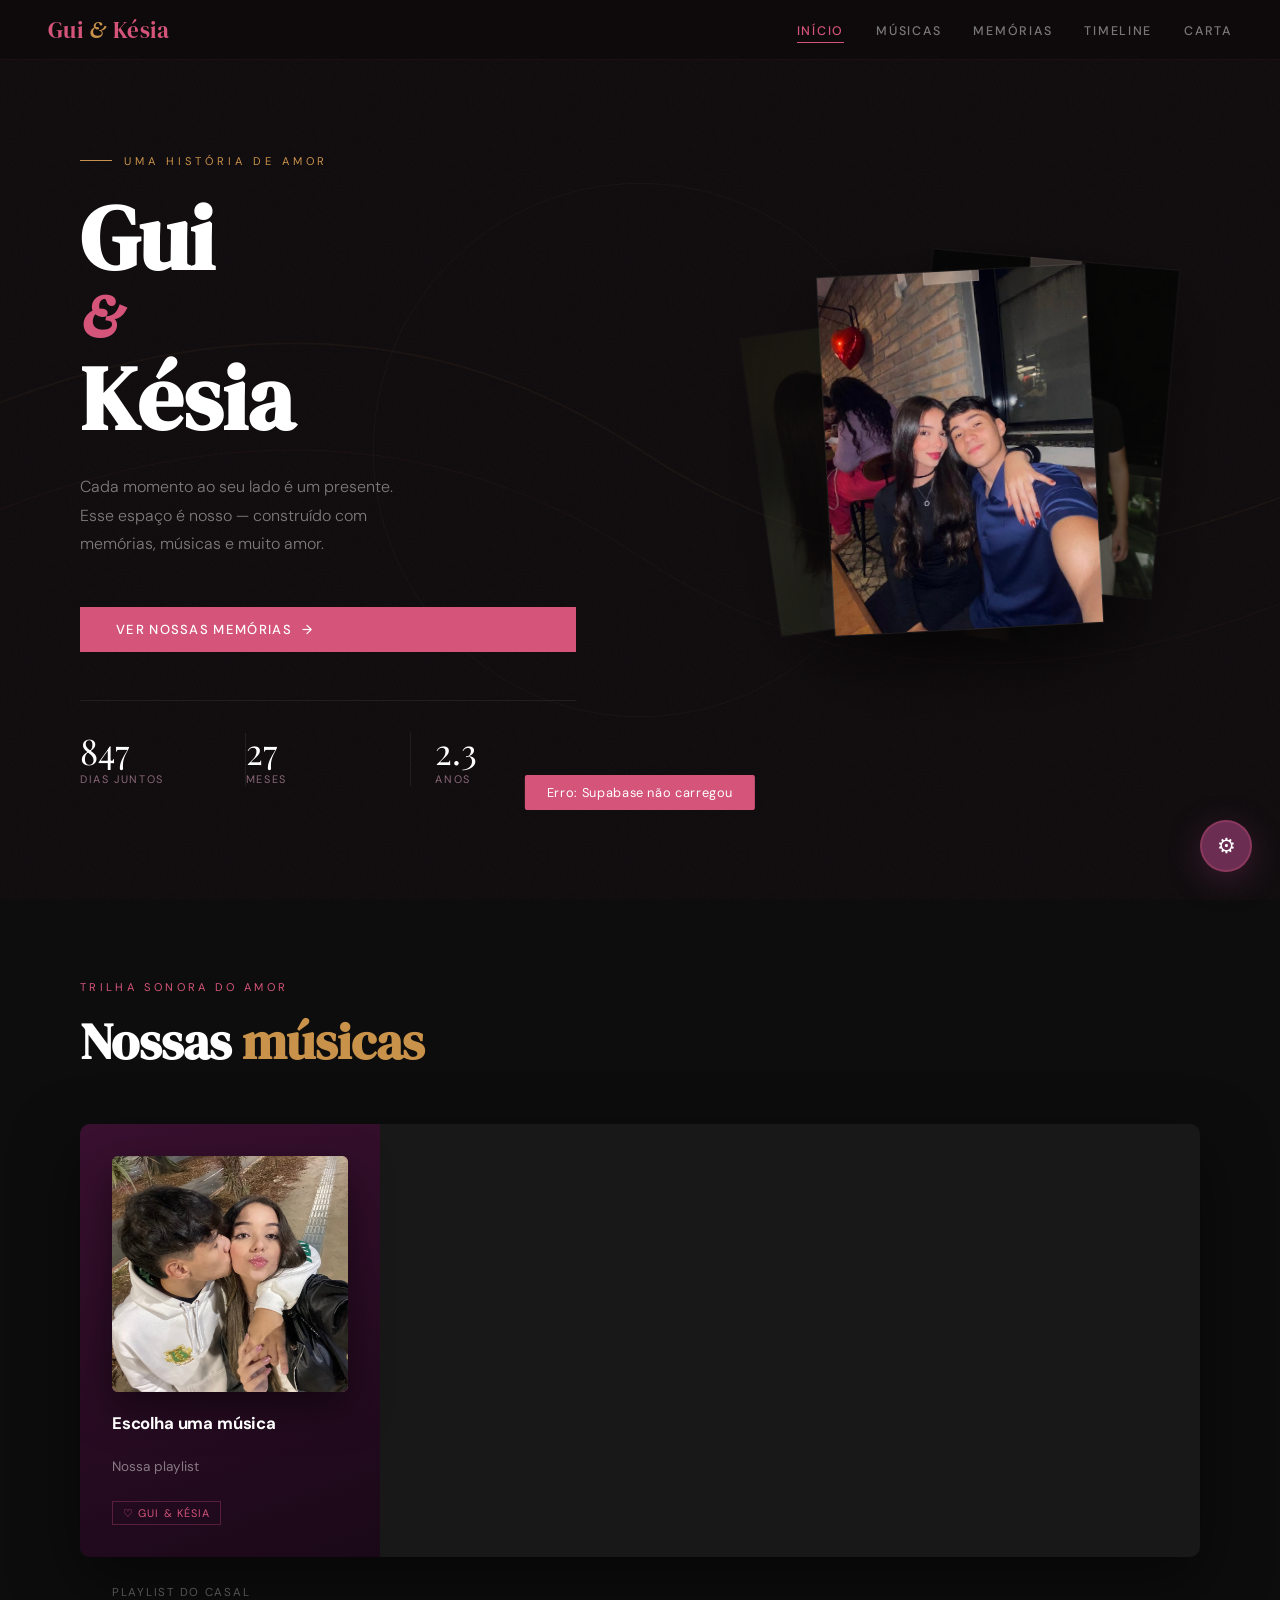
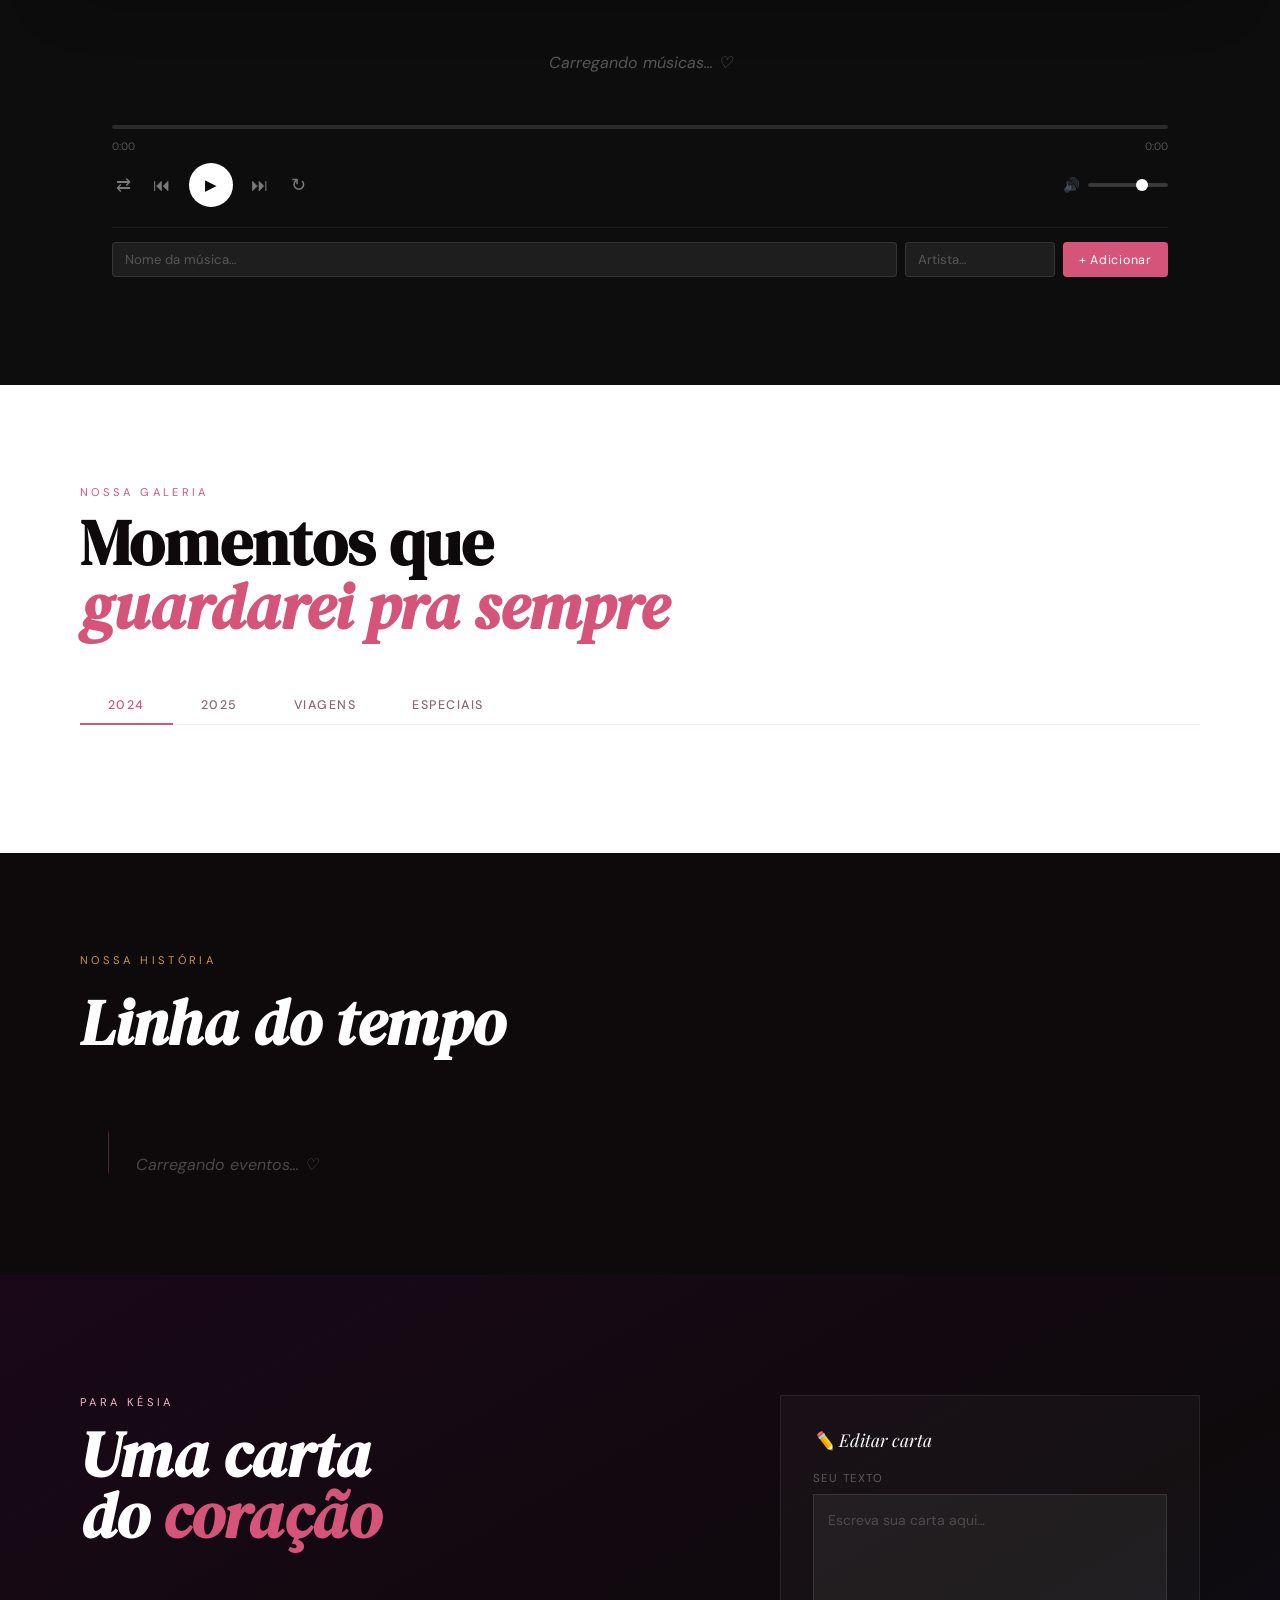
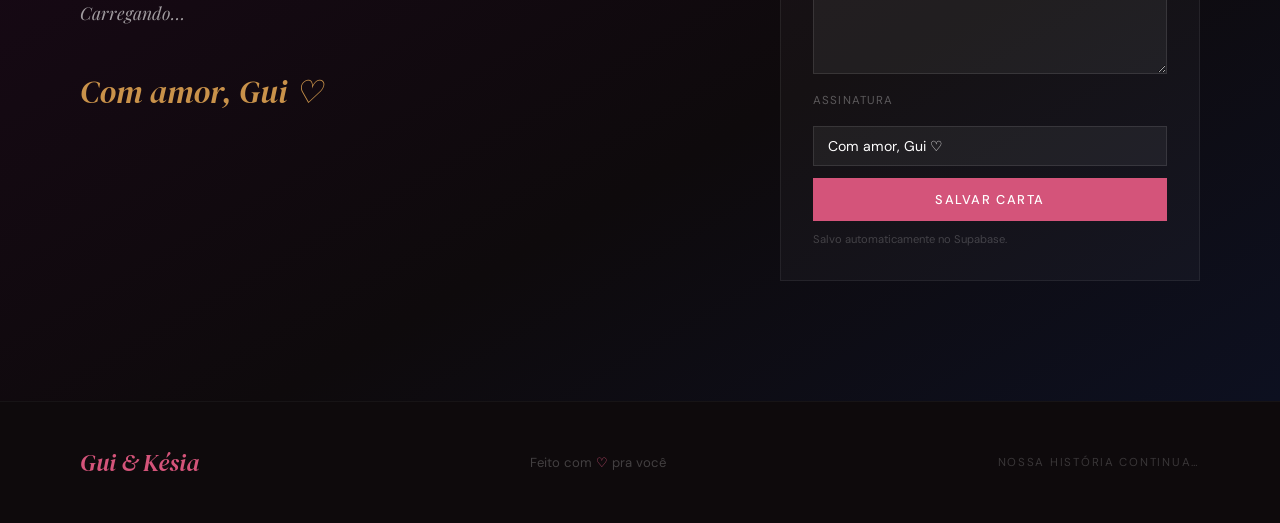
==== index.html @ 5201c956 "Movi os codigos" ====
<!DOCTYPE html>
<html lang="pt-BR">
<head>
<meta charset="UTF-8">
<meta name="viewport" content="width=device-width, initial-scale=1.0">
<title>Gui & Késia 💕</title>
<link rel="preconnect" href="https://fonts.googleapis.com">
<link href="https://fonts.googleapis.com/css2?family=Playfair+Display:ital,wght@0,400;0,700;1,400;1,700&family=DM+Sans:ital,wght@0,300;0,400;0,500;1,300&family=DM+Serif+Display:ital@0;1&display=swap" rel="stylesheet">
<script src="https://cdn.jsdelivr.net/npm/@supabase/supabase-js@2"></script>
<link rel="stylesheet" href="style.css">
</head>
<body>

<div id="toast"></div>

<!-- NAV -->
<nav id="navbar">
  <div class="nav-logo">Gui <span class="amp">&</span> Késia</div>
  <ul class="nav-links" id="nav-links">
    <li><a href="#hero" class="active">Início</a></li>
    <li><a href="#player-section">Músicas</a></li>
    <li><a href="#memories">Memórias</a></li>
    <li><a href="#timeline">Timeline</a></li>
    <li><a href="#letter">Carta</a></li>
  </ul>
  <button class="nav-hamburger" id="hamburger" onclick="toggleMenu()">
    <span></span><span></span><span></span>
  </button>
</nav>

<!-- HERO -->
<section id="hero">
  <div class="hero-grain"></div>
  <div class="hero-line">
    <svg viewBox="0 0 1200 800" fill="none">
      <path d="M-100 400 Q300 200 600 400 Q900 600 1300 400" stroke="#c9924a" stroke-width="1.5"/>
      <path d="M-100 500 Q300 300 600 500 Q900 700 1300 500" stroke="#d4547a" stroke-width="1"/>
      <circle cx="600" cy="400" r="250" stroke="white" stroke-width=".5"/>
    </svg>
  </div>
  <div class="hero-left">
    <p class="hero-eyebrow">Uma história de amor</p>
    <h1 class="hero-names">Gui<span class="amp">&</span>Késia</h1>
    <p class="hero-tagline">Cada momento ao seu lado é um presente. Esse espaço é nosso — construído com memórias, músicas e muito amor.</p>
    <button class="hero-cta" onclick="document.querySelector('#memories').scrollIntoView({behavior:'smooth'})">
      Ver nossas memórias <span>→</span>
    </button>
    <div class="hero-counter-block">
      <div class="counter-stat">
        <span class="counter-num" id="cnt-days">847</span>
        <span class="counter-lbl">Dias juntos</span>
      </div>
      <div class="counter-stat">
        <span class="counter-num" id="cnt-months">27</span>
        <span class="counter-lbl">Meses</span>
      </div>
      <div class="counter-stat">
        <span class="counter-num" id="cnt-years">2.3</span>
        <span class="counter-lbl">Anos</span>
      </div>
    </div>
  </div>
  <div class="hero-right">
    <div class="hero-photos-stack" id="hero-photo-stack">
  <div class="photo-card hero-slide active">
    <div class="photo-tape"></div>
    <img src="imagens/morioka.jpg" alt="Gui e Késia">
  </div>

  <div class="photo-card hero-slide next">
    <div class="photo-tape"></div>
    <img src="imagens/guipraia.jpg" alt="Gui e Késia">
  </div>

  <div class="photo-card hero-slide back-1">
    <div class="photo-tape"></div>
    <img src="imagens/beijo.JPG" alt="Gui e Késia">
  </div>

  <div class="photo-card hero-slide back-2">
    <div class="photo-tape"></div>
    <img src="imagens/RUA.jpg" alt="Gui e Késia">
  </div>

  <div class="photo-card hero-slide hidden">
    <div class="photo-tape"></div>
    <img src="imagens/PIZZA.jpg" alt="Gui e Késia">
  </div>
</div>
</section>

<!-- PLAYER -->
<section id="player-section">
  <p class="section-eyebrow">Trilha sonora do amor</p>
  <h2 class="section-title">Nossas <span>músicas</span></h2>
  <div class="player-wrap">
    <div class="player-sidebar">
      <div class="album-art" id="album-art">
  <img id="album-photo" src="imagens/olivia.jpg" alt="Gui e Késia">
</div>
        <div class="now-name" id="now-name">Escolha uma música</div>
        <div class="now-artist" id="now-artist">Nossa playlist</div>
        <div class="now-tag">♡ Gui & Késia</div>
      </div>
    </div>
    <div class="player-main">
      <div class="playlist-label">Playlist do casal</div>
      <div class="tracks-list" id="tracks-list">
        <div class="player-loading">Carregando músicas… <span class="spin-inline">♡</span></div>
      </div>
      <div class="ctrl-area">
        <div class="progress-wrap" id="prog-wrap" onclick="seekTrack(event)">
          <div class="progress-fill" id="prog-fill"></div>
        </div>
        <div class="p-times"><span id="p-cur">0:00</span><span id="p-tot">0:00</span></div>
        <div class="ctrl-row">
          <div class="ctrl-btns">
            <button class="cbtn" onclick="shufflePlay()" title="Aleatório">⇄</button>
            <button class="cbtn" onclick="prevTrack()" title="Anterior">⏮</button>
            <button class="play-btn" id="play-btn" onclick="togglePlay()">▶</button>
            <button class="cbtn" onclick="nextTrack()" title="Próxima">⏭</button>
            <button class="cbtn" id="repeat-btn" onclick="toggleRepeat()" title="Repetir">↻</button>
          </div>
          <div class="vol-row">
            <span class="vol-icon">🔊</span>
            <input type="range" min="0" max="1" step=".05" value=".7" class="vol-slider" oninput="setVolume(this.value)">
          </div>
        </div>
      </div>
      <div class="add-track-row">
        <input type="text" class="ati" id="ti-name" placeholder="Nome da música…">
        <input type="text" class="ati" id="ti-artist" placeholder="Artista…" style="max-width:150px">
        <button class="add-track-btn" onclick="addTrack()">+ Adicionar</button>
      </div>
    </div>
  </div>
</section>

<!-- MEMORIES -->
<section id="memories">
  <div class="mem-top">
    <div>
      <p class="section-eyebrow">Nossa galeria</p>
      <h2 class="mem-title reveal">Momentos que<br><em>guardarei pra sempre</em></h2>
    </div>
  </div>
  <div class="mem-tabs-wrap">
    <div class="mem-tabs">
      <button class="mem-tab active" data-tab="2024">2024</button>
      <button class="mem-tab" data-tab="2025">2025</button>
      <button class="mem-tab" data-tab="viagens">Viagens</button>
      <button class="mem-tab" data-tab="especiais">Especiais</button>
    </div>
  </div>
  <div id="panel-2024" class="mem-panel active"><div class="gallery-grid" id="grid-2024"></div></div>
  <div id="panel-2025" class="mem-panel"><div class="gallery-grid" id="grid-2025"></div></div>
  <div id="panel-viagens" class="mem-panel"><div class="gallery-grid" id="grid-viagens"></div></div>
  <div id="panel-especiais" class="mem-panel"><div class="gallery-grid" id="grid-especiais"></div></div>
</section>

<!-- TIMELINE -->
<section id="timeline">
  <p class="section-eyebrow" style="color:var(--gold)">Nossa história</p>
  <h2 class="tl-title reveal">Linha do tempo</h2>
  <div class="tl-list" id="tl-list">
    <div class="tl-empty">Carregando eventos… <span class="spin-inline">♡</span></div>
  </div>
</section>

<!-- LETTER -->
<section id="letter">
  <div>
    <p class="letter-eyebrow">Para Késia</p>
    <h2 class="letter-title reveal">Uma carta<br>do <span>coração</span></h2>
    <div class="letter-body reveal" id="letter-display">
      <p>Carregando…</p>
    </div>
    <div class="letter-sig" id="letter-sig">Com amor, Gui ♡</div>
  </div>
  <div class="letter-edit-panel reveal">
    <div class="lep-title">✏️ Editar carta</div>
    <label class="lep-label">Seu texto</label>
    <textarea class="lep-textarea" id="lep-text" placeholder="Escreva sua carta aqui…"></textarea>
    <label class="lep-label" style="margin-top:14px">Assinatura</label>
    <input type="text" class="lep-input" id="lep-sig" placeholder="Com amor, Gui ♡" value="Com amor, Gui ♡">
    <button class="lep-btn" id="save-letter-btn" onclick="saveLetter()">Salvar carta</button>
    <div class="lep-hint">Salvo automaticamente no Supabase.</div>
  </div>
</section>

<!-- FOOTER -->
<footer>
  <div class="footer-brand">Gui & Késia</div>
  <div class="footer-heart">Feito com <span>♡</span> pra você</div>
  <div class="footer-since" id="footer-since">Nossa história continua…</div>
</footer>

<!-- LIGHTBOX -->
<div id="lightbox">
  <button class="lb-close" onclick="closeLb()">×</button>
  <button class="lb-nav lb-prev" onclick="lbNav(-1)">‹</button>
  <img id="lb-img" src="" alt="">
  <button class="lb-nav lb-next" onclick="lbNav(1)">›</button>
  <div class="lb-cap" id="lb-cap"></div>
</div>

<!-- FAB -->
<button id="fab" onclick="toggleDrawer()" title="Painel">⚙</button>

<!-- DRAWER -->
<div id="drawer">
  <div class="drawer-head">
    <span class="drawer-title">Painel de edição</span>
    <button class="drawer-x" onclick="toggleDrawer()">×</button>
  </div>
  <div class="drawer-body">

    <!-- Data -->
    <div class="ds">
      <div class="ds-title">Data do relacionamento</div>
      <label class="dl">Quando começou tudo?</label>
      <input type="date" class="di" id="d-date" onchange="saveStartDate()">
      <div class="dhint" id="d-days-hint">Configure para ver o contador ♡</div>
    </div>

    <!-- Foto -->
    <div class="ds">
      <div class="ds-title">Adicionar foto</div>
      <label class="dl">Seção</label>
      <select class="dsel" id="d-section">
        <option value="2024">2024</option>
        <option value="2025">2025</option>
        <option value="viagens">Viagens</option>
        <option value="especiais">Especiais</option>
      </select>
      <label class="dl" style="margin-top:10px">Legenda</label>
      <input type="text" class="di" id="d-caption" placeholder="Ex: Nossa primeira viagem ♡">
      <label class="dl" style="margin-top:10px">Data (opcional)</label>
      <input type="text" class="di" id="d-photo-date" placeholder="Ex: Dezembro 2024">
      <input type="file" accept="image/*" id="d-file" style="display:none" onchange="previewFile(event)">
      <button class="dbtn dbtn-outline" style="margin-top:10px" onclick="document.getElementById('d-file').click()">📁 Escolher foto</button>
      <div class="dfile-preview" id="d-file-preview"></div>
      <button class="dbtn dbtn-primary" style="margin-top:8px" id="add-photo-btn" onclick="addGalleryPhoto()">+ Adicionar foto</button>
    </div>

    <!-- Timeline -->
    <div class="ds">
      <div class="ds-title">Adicionar evento</div>
      <label class="dl">Data</label>
      <input type="text" class="di" id="d-tl-date" placeholder="Ex: Março 2024">
      <label class="dl" style="margin-top:10px">Evento</label>
      <input type="text" class="di" id="d-tl-event" placeholder="Ex: Nosso primeiro beijo ♡">
      <label class="dl" style="margin-top:10px">Descrição</label>
      <textarea class="dta" id="d-tl-desc" placeholder="Conte como foi…"></textarea>
      <button class="dbtn dbtn-primary" style="margin-top:8px" id="add-tl-btn" onclick="addTimelineEvent()">+ Adicionar evento</button>
    </div>

    <div class="ds">
      <div class="ds-title">Informações</div>
      <div class="dhint" id="conn-status">Conectando ao Supabase…</div>
    </div>

  </div>
</div>

<audio id="audio"></audio>

<script src="https://cdn.jsdelivr.net/npm/@supabase/supabase-js@2"></script>
<script src="script.js"></script>
</body>
</html>
---- style.css ----
/* ===== TOKENS ===== */
:root {
  --ink:        #0e0a0c;
  --ink-soft:   #1e161b;
  --plum:       #6b2d52;
  --rose:       #d4547a;
  --blush:      #f2b8c8;
  --blush-pale: #fdf0f4;
  --gold:       #c9924a;
  --white:      #ffffff;
  --off:        #faf7f8;
  --muted:      #8a6876;
  --player-bg:  #0d0d0d;
  --player-s1:  #181818;
  --player-s2:  #282828;
  --f-display: 'DM Serif Display', serif;
  --f-heading: 'Playfair Display', serif;
  --f-body:    'DM Sans', sans-serif;
}
*,*::before,*::after{box-sizing:border-box;margin:0;padding:0}
html{scroll-behavior:smooth}
body{font-family:var(--f-body);background:var(--off);color:var(--ink);overflow-x:hidden}
::-webkit-scrollbar{width:5px}
::-webkit-scrollbar-track{background:var(--ink-soft)}
::-webkit-scrollbar-thumb{background:var(--rose);border-radius:3px}

/* ===== NAV ===== */
nav{
  position:fixed;top:0;left:0;width:100%;z-index:200;height:60px;
  display:flex;align-items:center;justify-content:space-between;
  padding:0 48px;
  background:rgba(250,247,248,0.9);backdrop-filter:blur(20px);
  border-bottom:1px solid rgba(212,84,122,0.1);
  transition:background .3s,border-color .3s;
}
nav.hero-nav{background:rgba(14,10,12,0.7);border-color:rgba(212,84,122,0.08);}
.nav-logo{font-family:var(--f-display);font-size:1.45rem;color:var(--rose);letter-spacing:.02em;display:flex;align-items:center;gap:6px;}
.nav-logo .amp{color:var(--gold);font-style:italic;}
.nav-links{display:flex;gap:32px;list-style:none}
.nav-links a{text-decoration:none;font-size:.78rem;letter-spacing:.14em;text-transform:uppercase;color:var(--muted);font-weight:500;transition:color .25s;position:relative;}
.nav-links a::after{content:'';position:absolute;bottom:-4px;left:0;width:0;height:1.5px;background:var(--rose);transition:width .3s;}
.nav-links a:hover,.nav-links a.active{color:var(--rose);}
.nav-links a:hover::after,.nav-links a.active::after{width:100%;}
nav.hero-nav .nav-links a{color:rgba(255,255,255,.45);}
nav.hero-nav .nav-links a:hover,nav.hero-nav .nav-links a.active{color:var(--rose);}
.nav-hamburger{display:none;flex-direction:column;gap:5px;cursor:pointer;padding:4px;background:none;border:none;}
.nav-hamburger span{width:22px;height:2px;background:var(--ink);transition:all .3s;display:block;}
nav.hero-nav .nav-hamburger span{background:var(--white);}

/* ===== HERO ===== */
#hero{
  min-height:100vh;background:var(--ink);
  display:grid;grid-template-columns:1fr 1fr;
  position:relative;overflow:hidden;
}
.hero-grain{position:absolute;inset:0;opacity:.04;background-image:url("data:image/svg+xml,%3Csvg viewBox='0 0 256 256' xmlns='http://www.w3.org/2000/svg'%3E%3Cfilter id='noise'%3E%3CfeTurbulence type='fractalNoise' baseFrequency='.9' numOctaves='4' stitchTiles='stitch'/%3E%3C/filter%3E%3Crect width='100%25' height='100%25' filter='url(%23noise)'/%3E%3C/svg%3E");background-size:200px;}
.hero-line{position:absolute;inset:0;pointer-events:none}
.hero-line svg{position:absolute;inset:0;width:100%;height:100%;opacity:.05}

.hero-left{display:flex;flex-direction:column;justify-content:center;padding:120px 64px 80px 80px;position:relative;z-index:2;}
.hero-eyebrow{font-size:.7rem;letter-spacing:.35em;text-transform:uppercase;color:var(--gold);margin-bottom:28px;display:flex;align-items:center;gap:12px;}
.hero-eyebrow::before{content:'';width:32px;height:1px;background:var(--gold);}
.hero-names{font-family:var(--f-display);font-size:clamp(4rem,7vw,7.5rem);line-height:.95;color:var(--white);margin-bottom:32px;}
.hero-names .amp{display:block;font-style:italic;color:var(--rose);font-size:clamp(2.4rem,4.5vw,5rem);margin:.15em 0;line-height:1;}
.hero-tagline{font-size:1rem;color:rgba(255,255,255,.45);line-height:1.8;max-width:340px;margin-bottom:48px;font-weight:300;}
.hero-cta{display:inline-flex;align-items:center;gap:10px;padding:14px 36px;background:var(--rose);color:var(--white);border:none;cursor:pointer;font-family:var(--f-body);font-size:.82rem;letter-spacing:.1em;text-transform:uppercase;font-weight:500;transition:all .35s;position:relative;overflow:hidden;}
.hero-cta::after{content:'';position:absolute;inset:0;background:rgba(255,255,255,.12);transform:translateX(-110%);transition:transform .4s;}
.hero-cta:hover::after{transform:translateX(0);}
.hero-cta:hover{letter-spacing:.16em;}
.hero-counter-block{margin-top:48px;display:flex;gap:0;border-top:1px solid rgba(255,255,255,.07);padding-top:32px;}
.counter-stat{flex:1;padding-right:24px;border-right:1px solid rgba(255,255,255,.07);}
.counter-stat:last-child{padding-right:0;border-right:none;padding-left:24px;}
.counter-stat:first-child{padding-left:0;}
.counter-num{font-family:var(--f-heading);font-size:2.2rem;font-weight:400;color:var(--white);line-height:1;display:block;}
.counter-lbl{font-size:.68rem;letter-spacing:.15em;text-transform:uppercase;color:var(--muted);margin-top:4px;display:block;}

.hero-right{position:relative;overflow:hidden;}
.hero-photos-stack{position:absolute;inset:0;display:flex;align-items:center;justify-content:center;}
.photo-card{position:absolute;overflow:hidden;box-shadow:0 32px 80px rgba(0,0,0,.6);border:1px solid rgba(255,255,255,.06);transition:transform .6s cubic-bezier(.23,1,.32,1);}
.photo-card img{width:100%;height:100%;object-fit:cover;display:block;}
.hero-photos-stack {
  position: absolute;
  inset: 0;
  display: flex;
  align-items: center;
  justify-content: center;
  perspective: 1200px;
}

.photo-card {
  position: absolute;
  width: 270px;
  height: 360px;
  overflow: hidden;
  box-shadow: 0 32px 80px rgba(0,0,0,.6);
  border: 1px solid rgba(255,255,255,.06);
  transition:
    transform .8s cubic-bezier(.23,1,.32,1),
    opacity .8s cubic-bezier(.23,1,.32,1),
    filter .8s cubic-bezier(.23,1,.32,1);
}

.photo-card img {
  width: 100%;
  height: 100%;
  object-fit: cover;
  display: block;
}

/* Foto principal */
.hero-slide.active {
  z-index: 5;
  opacity: 1;
  filter: brightness(1);
  transform: translate(0, 0) rotate(-3deg) scale(1);
}

/* Próxima foto visível atrás */
.hero-slide.next {
  z-index: 4;
  opacity: .75;
  filter: brightness(.75);
  transform: translate(82px, -26px) rotate(5deg) scale(.92);
}

/* Fotos mais ao fundo */
.hero-slide.back-1 {
  z-index: 3;
  opacity: .45;
  filter: brightness(.55);
  transform: translate(-88px, 22px) rotate(-8deg) scale(.84);
}

.hero-slide.back-2 {
  z-index: 2;
  opacity: .25;
  filter: brightness(.45);
  transform: translate(32px, 48px) rotate(8deg) scale(.78);
}

.hero-slide.hidden {
  z-index: 1;
  opacity: 0;
  pointer-events: none;
  filter: brightness(.35);
  transform: translate(0, 80px) rotate(0deg) scale(.7);
}

.hero-slide.active:hover {
  transform: translate(0, -8px) rotate(-1deg) scale(1.03);
}

.photo-tape {
  position: absolute;
  top: -8px;
  left: 50%;
  transform: translateX(-50%) rotate(-2deg);
  width: 56px;
  height: 20px;
  background: rgba(249,219,200,.4);
  backdrop-filter: blur(4px);
  border: 1px solid rgba(255,255,255,.12);
  z-index: 2;
}
.photo-tape{position:absolute;top:-8px;left:50%;transform:translateX(-50%) rotate(-2deg);width:56px;height:20px;background:rgba(249,219,200,.4);backdrop-filter:blur(4px);border:1px solid rgba(255,255,255,.12);}
.hero-date-badge{position:absolute;bottom:48px;left:48px;z-index:10;background:rgba(14,10,12,.8);backdrop-filter:blur(12px);border:1px solid rgba(212,84,122,.2);padding:14px 20px;display:flex;flex-direction:column;gap:2px;}
.date-badge-label{font-size:.65rem;letter-spacing:.2em;text-transform:uppercase;color:var(--muted);}
.date-badge-value{font-family:var(--f-heading);font-size:1.1rem;color:var(--rose);font-style:italic;}

/* ===== PLAYER ===== */
#player-section{background:var(--player-bg);padding:80px;}
.section-eyebrow{font-size:.7rem;letter-spacing:.3em;text-transform:uppercase;color:var(--rose);margin-bottom:12px;}
.section-title{font-family:var(--f-display);font-size:clamp(2.4rem,4vw,3.5rem);margin-bottom:48px;}
.section-title span{color:var(--gold);}
#player-section .section-title{color:var(--white);}

.player-wrap{background:var(--player-s1);border-radius:10px;overflow:hidden;display:grid;grid-template-columns:300px 1fr;box-shadow:0 24px 64px rgba(0,0,0,.5);}

/* sidebar */
.player-sidebar{background:linear-gradient(160deg,#3a1030 0%,#1a0818 100%);padding:32px;display:flex;flex-direction:column;gap:20px;}
.album-art {
  width: 100%;
  aspect-ratio: 1;
  background: linear-gradient(135deg,var(--plum),var(--rose));
  border-radius: 6px;
  overflow: hidden;
  box-shadow: 0 16px 40px rgba(0,0,0,.5);
}
.album-art img {
  width: 100%;
  height: 100%;
  object-fit: cover;
  display: block;
}
.album-art.playing{animation:spin 10s linear infinite;border-radius:50%;}
@keyframes spin{to{transform:rotate(360deg);}}
.now-name{font-size:1.05rem;font-weight:700;color:var(--white);letter-spacing:-.01em;}
.now-artist{font-size:.85rem;color:rgba(255,255,255,.45);margin-top:4px;}
.now-tag{display:inline-flex;align-items:center;gap:6px;font-size:.68rem;letter-spacing:.1em;text-transform:uppercase;color:var(--rose);border:1px solid rgba(212,84,122,.3);padding:4px 10px;width:fit-content;margin-top:6px;}

/* main */
.player-main{padding:28px 32px;display:flex;flex-direction:column;gap:20px;}
.playlist-label{font-size:.72rem;letter-spacing:.15em;text-transform:uppercase;color:rgba(255,255,255,.3);}
.tracks-list{flex:1;display:flex;flex-direction:column;gap:2px;}
.track-row{display:grid;grid-template-columns:28px 1fr auto auto;align-items:center;gap:12px;padding:8px 10px;border-radius:6px;cursor:pointer;transition:background .2s;color:rgba(255,255,255,.55);}
.track-row:hover,.track-row.active{background:rgba(255,255,255,.07);}
.track-row.active .track-name{color:var(--rose);}
.track-row.active .t-num{display:none;}
.track-row.active .t-eq{display:flex;}
.t-num{font-size:.8rem;text-align:center;color:rgba(255,255,255,.3);}
.t-eq{display:none;align-items:flex-end;gap:2px;height:14px;justify-content:center;}
.t-eq span{width:3px;background:var(--rose);border-radius:2px;animation:eq .8s ease-in-out infinite alternate;}
.t-eq span:nth-child(1){height:8px;animation-delay:0s;}
.t-eq span:nth-child(2){height:12px;animation-delay:.2s;}
.t-eq span:nth-child(3){height:6px;animation-delay:.4s;}
@keyframes eq{from{transform:scaleY(.3);}to{transform:scaleY(1);}}
.track-info{min-width:0;}
.track-name{font-size:.88rem;color:rgba(255,255,255,.85);white-space:nowrap;overflow:hidden;text-overflow:ellipsis;font-weight:500;}
.track-artist{font-size:.75rem;color:rgba(255,255,255,.35);}
.track-dur{font-size:.75rem;color:rgba(255,255,255,.3);}
.track-del{background:none;border:none;color:rgba(255,255,255,.2);cursor:pointer;font-size:1rem;padding:4px;transition:color .2s;}
.track-del:hover{color:var(--rose);}

/* controls */
.ctrl-area{display:flex;flex-direction:column;gap:10px;}
.progress-wrap{height:4px;background:rgba(255,255,255,.12);border-radius:2px;cursor:pointer;position:relative;}
.progress-fill{height:100%;background:var(--white);border-radius:2px;width:0%;transition:width .4s linear;pointer-events:none;}
.progress-wrap:hover .progress-fill{background:var(--rose);}
.p-times{display:flex;justify-content:space-between;font-size:.67rem;color:rgba(255,255,255,.3);}
.ctrl-row{display:flex;align-items:center;justify-content:space-between;}
.ctrl-btns{display:flex;align-items:center;gap:14px;}
.cbtn{background:none;border:none;color:rgba(255,255,255,.45);cursor:pointer;font-size:1.1rem;transition:color .2s;padding:4px;display:flex;align-items:center;}
.cbtn:hover{color:var(--white);}
.cbtn.active{color:var(--rose);}
.play-btn{width:44px;height:44px;border-radius:50%;background:var(--white);color:var(--ink);font-size:.95rem;display:flex;align-items:center;justify-content:center;cursor:pointer;border:none;transition:all .2s;flex-shrink:0;}
.play-btn:hover{transform:scale(1.07);background:var(--blush);}
.vol-row{display:flex;align-items:center;gap:8px;}
.vol-icon{font-size:.85rem;color:rgba(255,255,255,.4);}
.vol-slider{width:80px;height:4px;appearance:none;background:rgba(255,255,255,.18);border-radius:2px;cursor:pointer;outline:none;}
.vol-slider::-webkit-slider-thumb{appearance:none;width:12px;height:12px;border-radius:50%;background:var(--white);cursor:pointer;}

.add-track-row{border-top:1px solid rgba(255,255,255,.06);padding-top:14px;display:flex;gap:8px;flex-wrap:wrap;}
.ati{flex:1;min-width:100px;background:rgba(255,255,255,.07);border:1px solid rgba(255,255,255,.1);color:var(--white);padding:8px 12px;font-size:.82rem;font-family:var(--f-body);outline:none;border-radius:4px;transition:border-color .2s;}
.ati:focus{border-color:var(--rose);}
.ati::placeholder{color:rgba(255,255,255,.25);}
.add-track-btn{padding:8px 16px;background:var(--rose);color:var(--white);border:none;cursor:pointer;font-size:.78rem;border-radius:4px;font-family:var(--f-body);letter-spacing:.06em;transition:background .2s;white-space:nowrap;}
.add-track-btn:hover{background:#bc3d62;}

/* loading state */
.player-loading{text-align:center;padding:32px;color:rgba(255,255,255,.3);font-style:italic;}

/* ===== MEMORIES ===== */
#memories{background:var(--white);padding:100px 80px;}
.mem-top{display:flex;justify-content:space-between;align-items:flex-end;margin-bottom:48px;flex-wrap:wrap;gap:24px;}
.mem-title{font-family:var(--f-display);font-size:clamp(2.8rem,5vw,4.2rem);color:var(--ink);line-height:1;}
.mem-title em{font-style:italic;color:var(--rose);}
.mem-tabs-wrap{border-bottom:1px solid rgba(212,84,122,.12);}
.mem-tabs{display:flex;gap:0;margin-top:32px;}
.mem-tab{padding:10px 28px;border:none;background:transparent;font-size:.78rem;letter-spacing:.12em;text-transform:uppercase;color:var(--muted);cursor:pointer;font-family:var(--f-body);font-weight:500;border-bottom:2px solid transparent;margin-bottom:-1px;transition:all .25s;}
.mem-tab:hover{color:var(--rose);}
.mem-tab.active{color:var(--rose);border-bottom-color:var(--rose);}
.mem-panel{display:none;}
.mem-panel.active{display:block;animation:fadeIn .35s ease;}
@keyframes fadeIn{from{opacity:0;transform:translateY(10px);}to{opacity:1;transform:translateY(0);}}

.gallery-grid{columns:4;column-gap:12px;margin-top:28px;}
.gal-item{break-inside:avoid;margin-bottom:12px;position:relative;overflow:hidden;cursor:pointer;background:var(--blush-pale);}
.gal-item img{width:100%;display:block;transition:transform .5s cubic-bezier(.23,1,.32,1);}
.gal-item:hover img{transform:scale(1.07);}
.gal-overlay{position:absolute;inset:0;background:linear-gradient(transparent 40%,rgba(14,10,12,.8));opacity:0;transition:opacity .3s;display:flex;flex-direction:column;justify-content:flex-end;padding:20px 14px 14px;}
.gal-item:hover .gal-overlay{opacity:1;}
.gal-caption{color:var(--white);font-size:.82rem;font-style:italic;}
.gal-date{color:rgba(255,255,255,.45);font-size:.7rem;margin-top:2px;}
.gal-del{position:absolute;top:8px;right:8px;z-index:2;background:rgba(0,0,0,.55);border:none;color:white;width:26px;height:26px;border-radius:50%;cursor:pointer;font-size:.8rem;opacity:0;transition:opacity .25s;display:flex;align-items:center;justify-content:center;}
.gal-item:hover .gal-del{opacity:1;}

.add-photo-card{break-inside:avoid;margin-bottom:12px;aspect-ratio:3/4;border:2px dashed rgba(212,84,122,.22);background:transparent;cursor:pointer;width:100%;display:flex;flex-direction:column;align-items:center;justify-content:center;gap:10px;color:var(--rose);transition:all .3s;font-family:var(--f-body);}
.add-photo-card:hover{border-color:var(--rose);background:rgba(212,84,122,.04);}
.add-photo-card span:first-child{font-size:2rem;}
.add-photo-card span:last-child{font-size:.7rem;letter-spacing:.12em;text-transform:uppercase;}

.gal-loading{text-align:center;padding:48px;color:var(--muted);font-style:italic;}

/* ===== TIMELINE ===== */
#timeline{background:var(--ink);padding:100px 80px;}
.tl-title{font-family:var(--f-display);font-size:clamp(2.8rem,5vw,4rem);color:var(--white);font-style:italic;margin-bottom:64px;}
.tl-list{position:relative;max-width:740px;}
.tl-list::before{content:'';position:absolute;left:28px;top:0;bottom:0;width:1px;background:linear-gradient(transparent,rgba(212,84,122,.35) 8%,rgba(212,84,122,.35) 92%,transparent);}
.tl-item{display:grid;grid-template-columns:56px 1fr;gap:24px;margin-bottom:48px;opacity:0;transform:translateX(-20px);transition:opacity .7s,transform .7s;}
.tl-item.visible{opacity:1;transform:none;}
.tl-dot{display:flex;justify-content:center;padding-top:4px;}
.tl-dot-inner{width:14px;height:14px;border-radius:50%;background:var(--rose);box-shadow:0 0 0 4px rgba(212,84,122,.2);flex-shrink:0;margin-top:2px;}
.tl-content{}
.tl-date-txt{font-size:.7rem;letter-spacing:.2em;text-transform:uppercase;color:var(--gold);margin-bottom:8px;}
.tl-event-txt{font-family:var(--f-heading);font-size:1.2rem;color:var(--white);margin-bottom:8px;font-style:italic;}
.tl-desc-txt{font-size:.88rem;color:rgba(255,255,255,.4);line-height:1.7;}
.tl-del-btn{background:none;border:none;color:rgba(255,255,255,.18);cursor:pointer;font-size:.72rem;margin-top:8px;transition:color .2s;font-family:var(--f-body);}
.tl-del-btn:hover{color:var(--rose);}
.tl-empty{color:rgba(255,255,255,.25);font-style:italic;padding:24px 0 0 56px;}

/* ===== LETTER ===== */
#letter{background:linear-gradient(150deg,#1a0818 0%,var(--ink) 60%,#0d1020 100%);padding:120px 80px;display:grid;grid-template-columns:1fr 420px;gap:80px;align-items:start;}
.letter-eyebrow{font-size:.7rem;letter-spacing:.3em;text-transform:uppercase;color:var(--blush);margin-bottom:16px;}
.letter-title{font-family:var(--f-display);font-size:clamp(3rem,5vw,5rem);color:var(--white);line-height:.95;margin-bottom:48px;font-style:italic;}
.letter-title span{color:var(--rose);}
.letter-body{font-family:var(--f-heading);font-size:1.1rem;color:rgba(255,255,255,.6);line-height:2;font-style:italic;max-width:540px;}
.letter-body strong{color:var(--blush);font-style:normal;}
.letter-sig{margin-top:40px;font-family:var(--f-display);font-size:2rem;color:var(--gold);font-style:italic;}
.letter-edit-panel{background:rgba(255,255,255,.03);border:1px solid rgba(255,255,255,.07);padding:32px;position:sticky;top:80px;}
.lep-title{font-family:var(--f-heading);font-size:1.1rem;color:var(--white);margin-bottom:20px;font-style:italic;}
.lep-label{font-size:.72rem;letter-spacing:.1em;text-transform:uppercase;color:rgba(255,255,255,.3);display:block;margin-bottom:8px;}
.lep-textarea{width:100%;min-height:180px;background:rgba(255,255,255,.05);border:1px solid rgba(255,255,255,.1);color:var(--white);padding:14px;font-family:var(--f-body);font-size:.88rem;outline:none;resize:vertical;line-height:1.7;transition:border-color .25s;}
.lep-textarea:focus{border-color:var(--rose);}
.lep-textarea::placeholder{color:rgba(255,255,255,.2);}
.lep-input{width:100%;padding:10px 14px;background:rgba(255,255,255,.05);border:1px solid rgba(255,255,255,.1);color:var(--white);font-family:var(--f-body);font-size:.88rem;outline:none;transition:border-color .25s;margin-top:10px;}
.lep-input:focus{border-color:var(--rose);}
.lep-input::placeholder{color:rgba(255,255,255,.2);}
.lep-btn{width:100%;padding:13px;background:var(--rose);border:none;color:var(--white);font-family:var(--f-body);font-size:.8rem;letter-spacing:.12em;text-transform:uppercase;cursor:pointer;margin-top:12px;font-weight:500;transition:background .25s;display:flex;align-items:center;justify-content:center;gap:8px;}
.lep-btn:hover{background:#bc3d62;}
.lep-btn:disabled{opacity:.6;cursor:not-allowed;}
.lep-hint{font-size:.7rem;color:rgba(255,255,255,.2);margin-top:10px;line-height:1.5;}

/* ===== LIGHTBOX ===== */
#lightbox{display:none;position:fixed;inset:0;z-index:999;background:rgba(8,5,7,.96);backdrop-filter:blur(12px);align-items:center;justify-content:center;padding:24px;}
#lightbox.open{display:flex;}
#lb-img{max-width:min(90vw,820px);max-height:88vh;object-fit:contain;box-shadow:0 40px 100px rgba(0,0,0,.8);border:1px solid rgba(212,84,122,.12);}
.lb-close{position:absolute;top:24px;right:28px;background:none;border:none;color:rgba(255,255,255,.4);font-size:2rem;cursor:pointer;transition:color .2s;line-height:1;}
.lb-close:hover{color:var(--white);}
.lb-nav{position:absolute;top:50%;transform:translateY(-50%);background:rgba(255,255,255,.07);border:none;color:white;width:48px;height:48px;font-size:1.5rem;cursor:pointer;display:flex;align-items:center;justify-content:center;transition:background .2s;}
.lb-nav:hover{background:rgba(212,84,122,.4);}
.lb-prev{left:16px;}
.lb-next{right:16px;}
.lb-cap{position:absolute;bottom:24px;left:50%;transform:translateX(-50%);color:rgba(255,255,255,.5);font-size:.88rem;font-style:italic;background:rgba(0,0,0,.4);padding:7px 18px;border-radius:20px;white-space:nowrap;max-width:80vw;text-align:center;}

/* ===== FAB + DRAWER ===== */
#fab{position:fixed;bottom:28px;right:28px;z-index:997;width:52px;height:52px;border-radius:50%;background:var(--plum);border:2px solid rgba(212,84,122,.3);color:white;font-size:1.3rem;cursor:pointer;display:flex;align-items:center;justify-content:center;box-shadow:0 8px 32px rgba(107,45,82,.45);transition:all .3s;}
#fab:hover{background:var(--rose);transform:scale(1.08);}

#drawer{position:fixed;right:0;top:0;bottom:0;z-index:998;width:340px;background:var(--ink-soft);border-left:1px solid rgba(212,84,122,.12);transform:translateX(100%);transition:transform .4s cubic-bezier(.23,1,.32,1);overflow-y:auto;display:flex;flex-direction:column;}
#drawer.open{transform:translateX(0);}
.drawer-head{padding:22px 24px 18px;border-bottom:1px solid rgba(255,255,255,.06);display:flex;align-items:center;justify-content:space-between;position:sticky;top:0;background:var(--ink-soft);z-index:1;}
.drawer-title{font-family:var(--f-heading);font-size:1.15rem;color:var(--white);font-style:italic;}
.drawer-x{background:none;border:none;color:rgba(255,255,255,.35);font-size:1.5rem;cursor:pointer;line-height:1;transition:color .2s;}
.drawer-x:hover{color:var(--white);}
.drawer-body{padding:24px;display:flex;flex-direction:column;gap:24px;}
.ds{display:flex;flex-direction:column;gap:10px;}
.ds-title{font-size:.67rem;letter-spacing:.2em;text-transform:uppercase;color:var(--rose);padding-bottom:10px;border-bottom:1px solid rgba(212,84,122,.12);}
.dl{font-size:.72rem;color:rgba(255,255,255,.4);display:block;margin-bottom:5px;}
.di,.dsel,.dta{width:100%;padding:9px 13px;background:rgba(255,255,255,.06);border:1px solid rgba(255,255,255,.09);color:var(--white);font-family:var(--f-body);font-size:.85rem;outline:none;transition:border-color .25s;}
.dsel option{background:var(--ink-soft);}
.di:focus,.dsel:focus,.dta:focus{border-color:var(--rose);}
.di::placeholder,.dta::placeholder{color:rgba(255,255,255,.22);}
.dta{min-height:80px;resize:vertical;line-height:1.6;}
.dbtn{width:100%;padding:11px;border:none;cursor:pointer;font-family:var(--f-body);font-size:.78rem;letter-spacing:.1em;text-transform:uppercase;font-weight:500;transition:all .25s;display:flex;align-items:center;justify-content:center;gap:6px;}
.dbtn-primary{background:var(--rose);color:var(--white);}
.dbtn-primary:hover{background:#bc3d62;}
.dbtn-outline{background:transparent;color:var(--muted);border:1px solid rgba(255,255,255,.1);}
.dbtn-outline:hover{border-color:var(--rose);color:var(--rose);}
.dbtn:disabled{opacity:.55;cursor:not-allowed;}
.dhint{font-size:.7rem;color:rgba(255,255,255,.2);line-height:1.5;}
.dfile-preview{font-size:.75rem;color:var(--rose);margin-top:4px;}

/* ===== FOOTER ===== */
footer{background:var(--ink);padding:44px 80px;display:flex;align-items:center;justify-content:space-between;border-top:1px solid rgba(255,255,255,.04);}
.footer-brand{font-family:var(--f-display);font-size:1.5rem;color:var(--rose);font-style:italic;}
.footer-heart{font-size:.82rem;color:rgba(255,255,255,.22);}
.footer-heart span{color:var(--rose);}
.footer-since{font-size:.72rem;letter-spacing:.15em;text-transform:uppercase;color:rgba(255,255,255,.18);}

/* ===== UTILS ===== */
.reveal{opacity:0;transform:translateY(28px);transition:opacity .8s,transform .8s;}
.reveal.visible{opacity:1;transform:none;}
.sparkle{position:fixed;pointer-events:none;z-index:9999;animation:sp .65s ease-out forwards;font-size:1.1rem;}
@keyframes sp{0%{opacity:1;transform:translate(-50%,-50%) scale(1);}100%{opacity:0;transform:translate(-50%,-100px) scale(.1);}}
#toast{position:fixed;bottom:90px;left:50%;transform:translateX(-50%) translateY(16px);background:var(--rose);color:white;padding:9px 22px;font-size:.8rem;letter-spacing:.05em;z-index:9998;opacity:0;transition:all .3s;pointer-events:none;border-radius:2px;}
#toast.show{opacity:1;transform:translateX(-50%) translateY(0);}
.spin-inline{display:inline-block;animation:si .8s linear infinite;}
@keyframes si{to{transform:rotate(360deg);}}

/* ===== RESPONSIVE ===== */
@media(max-width:1024px){
  .gallery-grid{columns:3;}
}
@media(max-width:900px){
  nav{padding:0 20px;}
  .nav-links{display:none;position:absolute;top:60px;left:0;right:0;background:var(--off);flex-direction:column;padding:20px;gap:14px;border-bottom:1px solid rgba(212,84,122,.1);}
  nav.hero-nav .nav-links{background:var(--ink-soft);}
  .nav-links.open{display:flex;}
  .nav-hamburger{display:flex;}
  #hero{grid-template-columns:1fr;}
  .hero-right{display:none;}
  .hero-left{padding:96px 28px 60px;}
  #player-section{padding:60px 24px;}
  .player-wrap{grid-template-columns:1fr;}
  .player-sidebar{flex-direction:row;align-items:center;gap:20px;padding:20px 24px;}
  .album-art{width:72px;flex-shrink:0;aspect-ratio:1;}
  #memories{padding:80px 24px;}
  .gallery-grid{columns:2;}
  .mem-top{flex-direction:column;align-items:flex-start;}
  #timeline{padding:80px 24px;}
  #letter{grid-template-columns:1fr;padding:80px 24px;gap:48px;}
  .letter-edit-panel{position:static;}
  footer{flex-direction:column;gap:14px;text-align:center;padding:36px 24px;}
  #drawer{width:100%;}
}
@media(max-width:480px){
  .gallery-grid{columns:1;}
  .hero-counter-block{flex-direction:column;gap:0;}
  .counter-stat{border-right:none;border-bottom:1px solid rgba(255,255,255,.07);padding:14px 0 !important;}
  .counter-stat:last-child{border-bottom:none;}
}
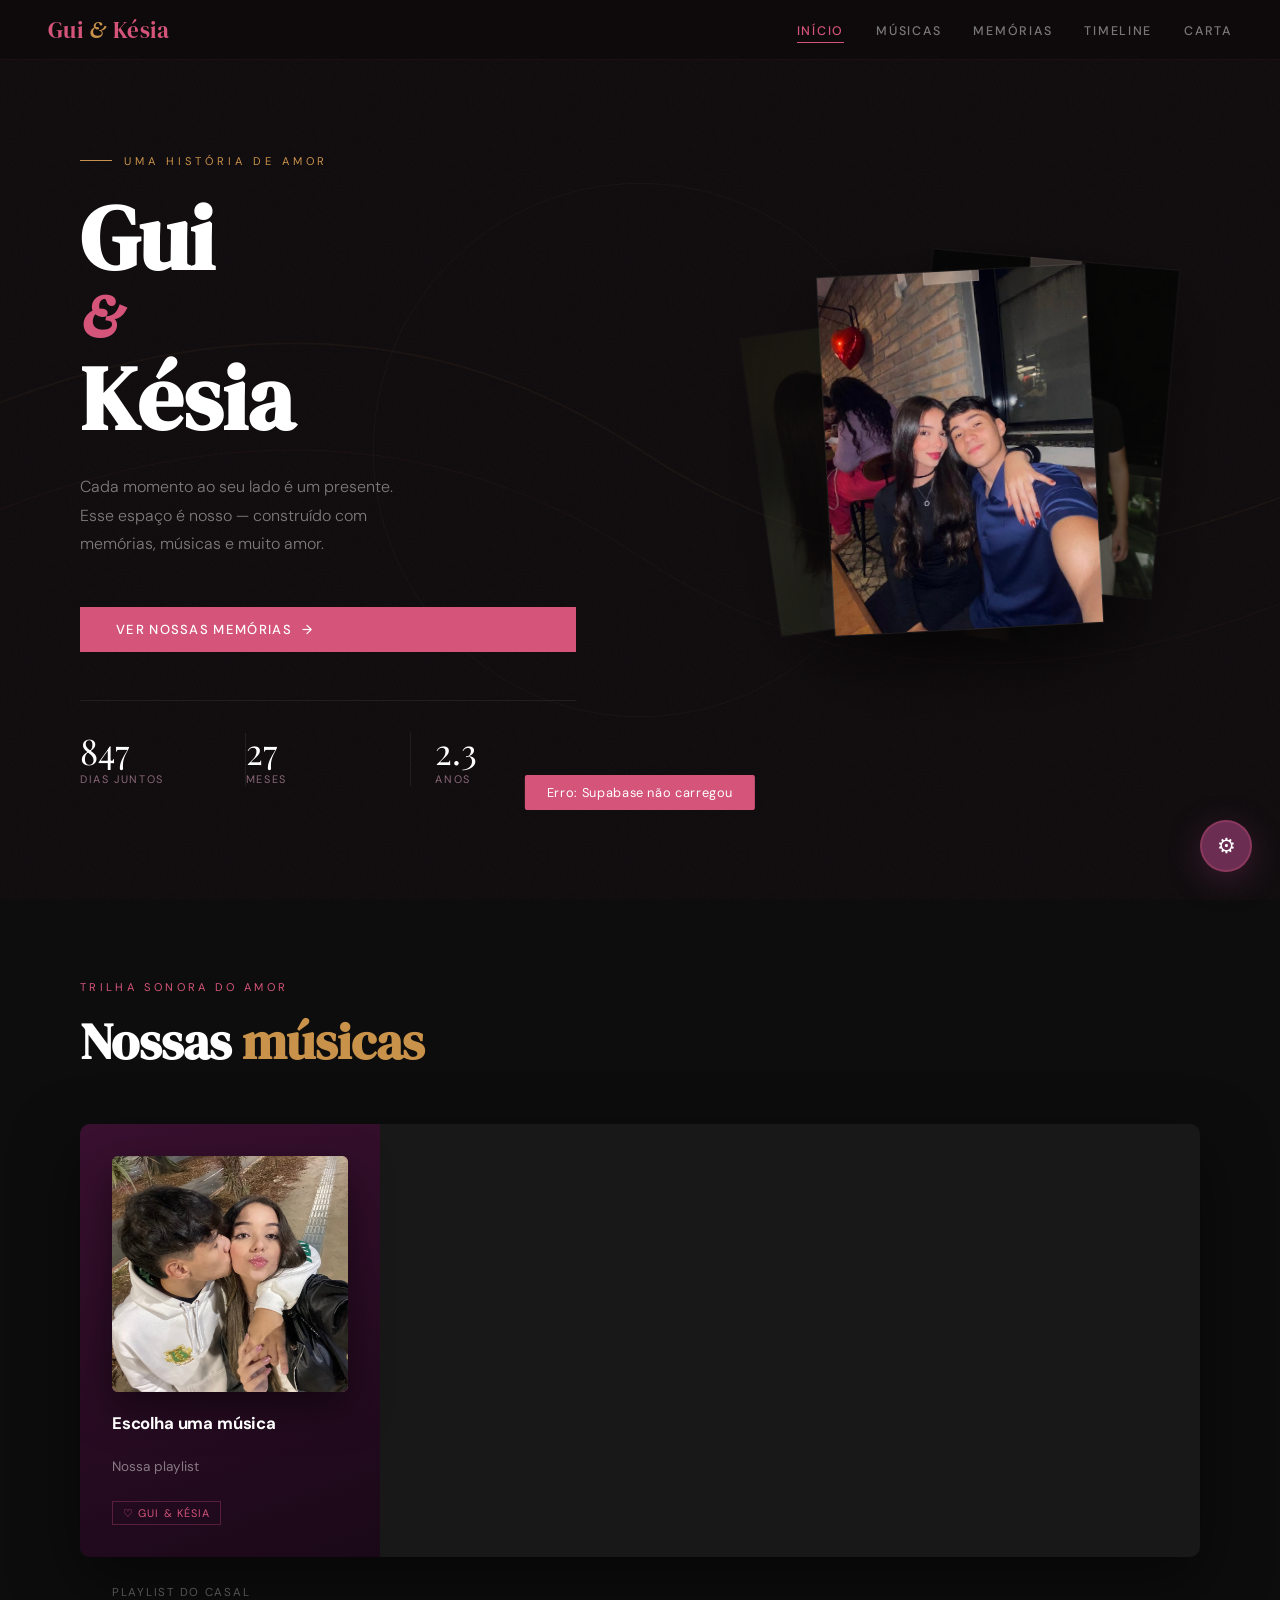
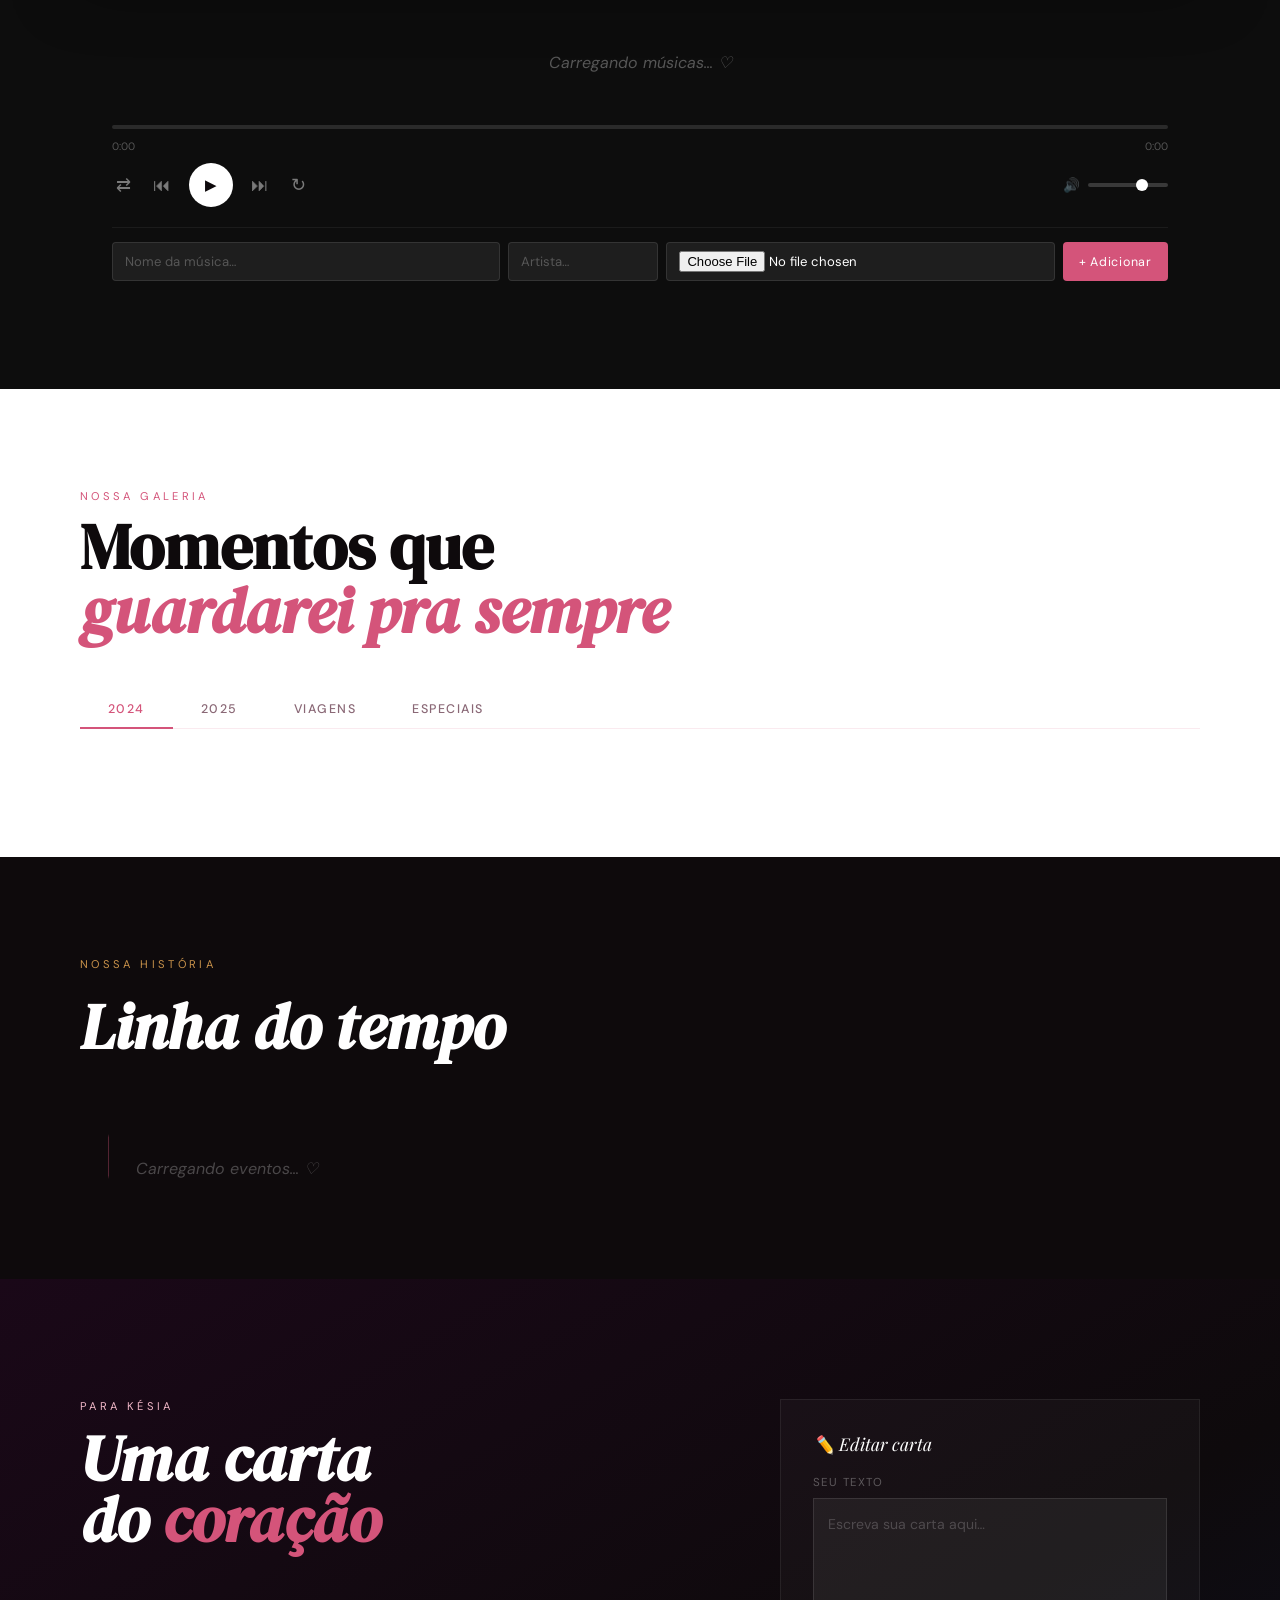
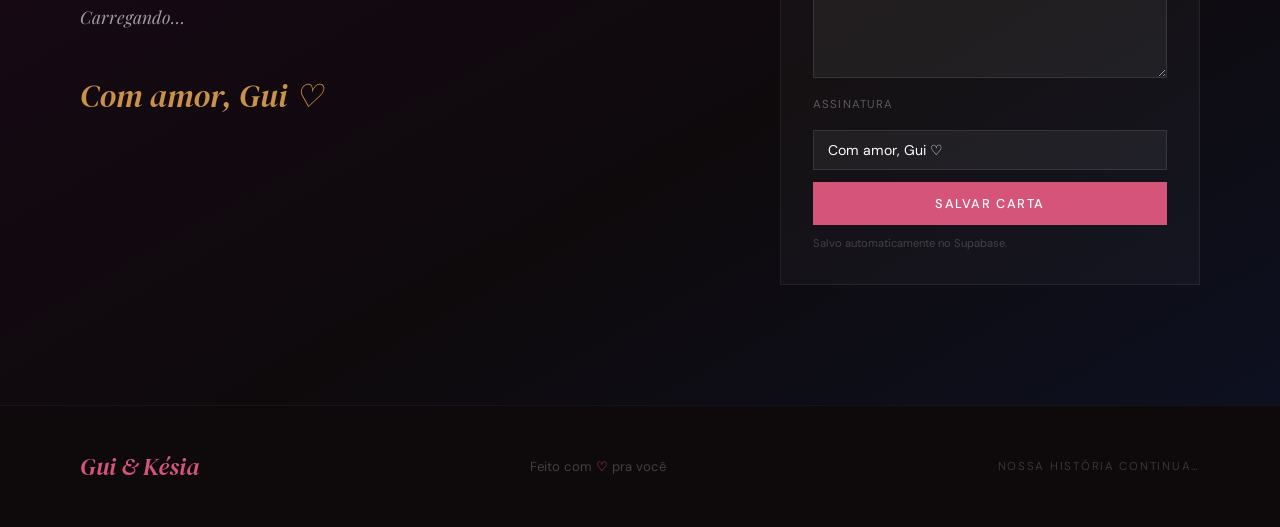
==== commit 2b1ac34e: "coloquei p ouvir musica" ====
--- a/index.html
+++ b/index.html
@@ -128,10 +128,18 @@
         </div>
       </div>
       <div class="add-track-row">
-        <input type="text" class="ati" id="ti-name" placeholder="Nome da música…">
-        <input type="text" class="ati" id="ti-artist" placeholder="Artista…" style="max-width:150px">
-        <button class="add-track-btn" onclick="addTrack()">+ Adicionar</button>
-      </div>
+  <input type="text" class="ati" id="ti-name" placeholder="Nome da música…">
+  <input type="text" class="ati" id="ti-artist" placeholder="Artista…" style="max-width:150px">
+
+  <input 
+    type="file" 
+    class="ati" 
+    id="ti-file" 
+    accept="audio/*"
+  >
+
+  <button class="add-track-btn" onclick="addTrack()">+ Adicionar</button>
+</div>
     </div>
   </div>
 </section>
@@ -264,7 +272,6 @@
 </div>
 
 <audio id="audio"></audio>
-
 <script src="https://cdn.jsdelivr.net/npm/@supabase/supabase-js@2"></script>
 <script src="script.js"></script>
 </body>
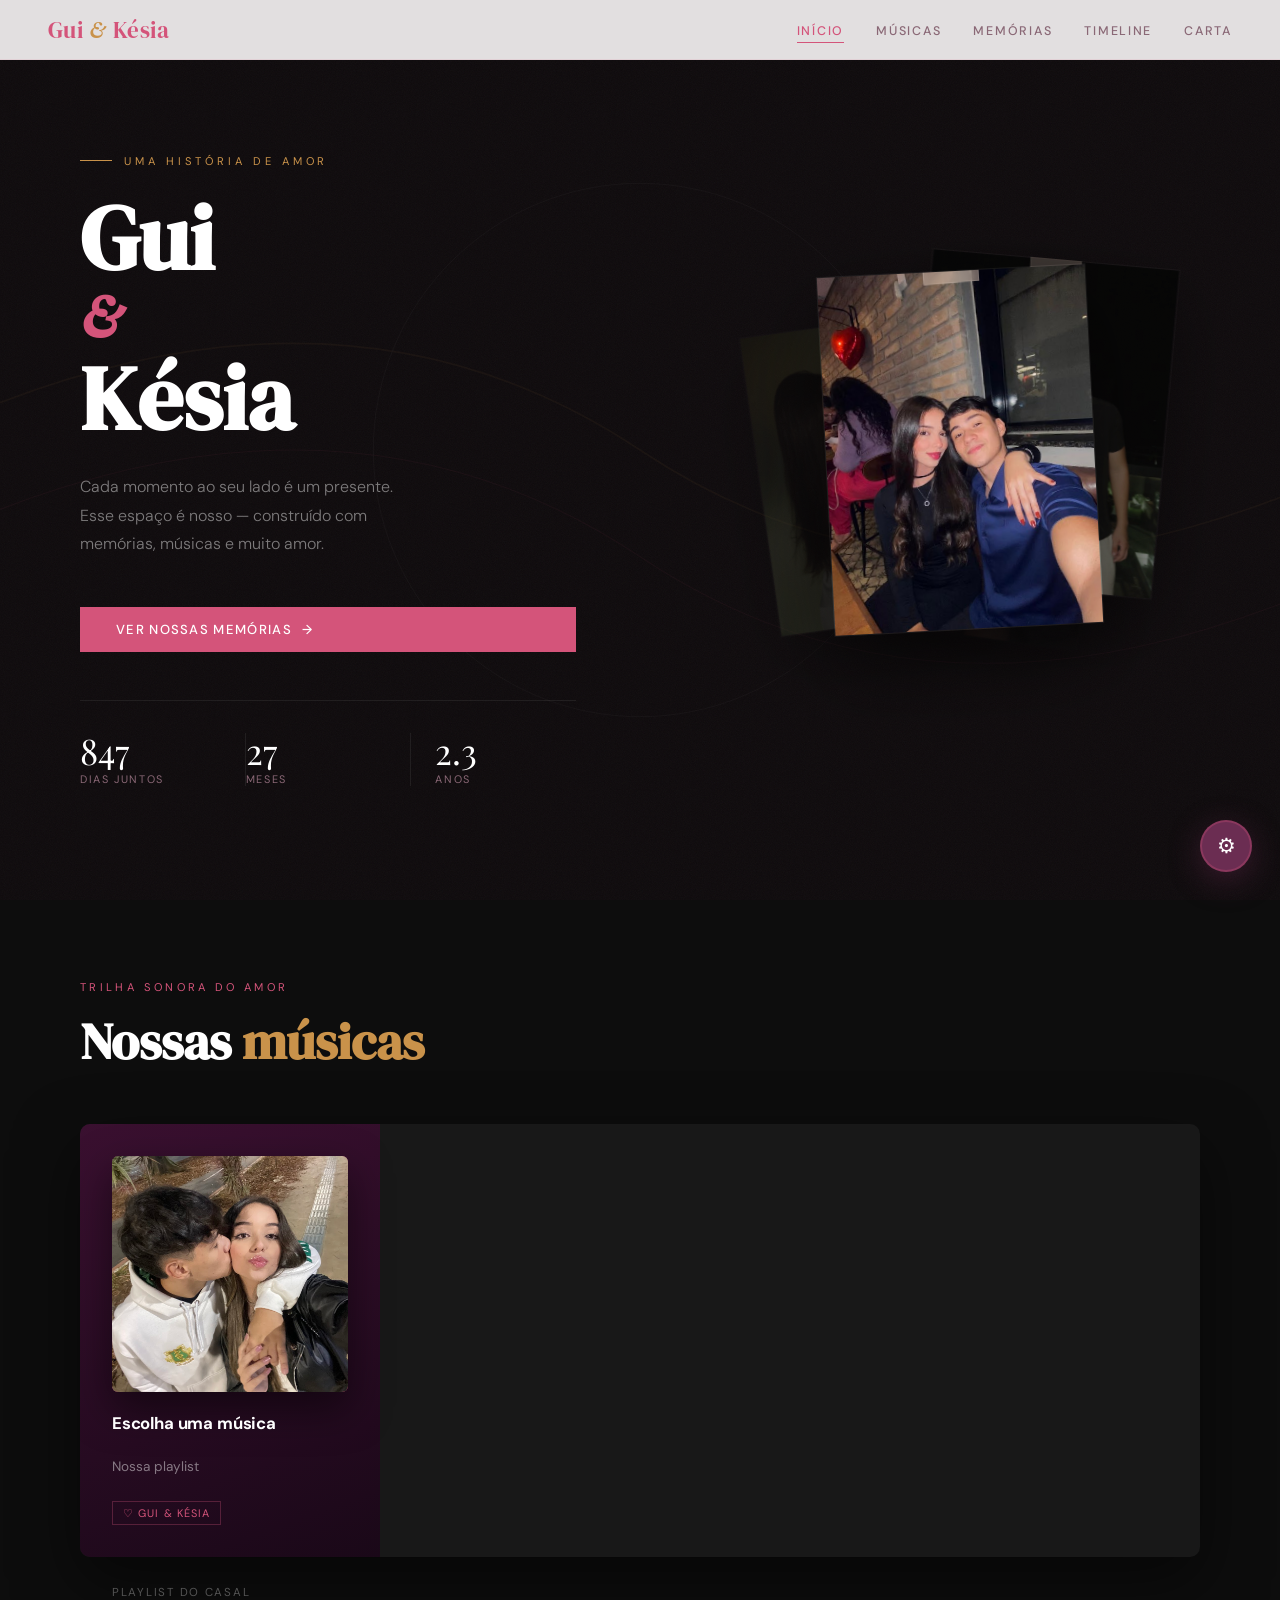
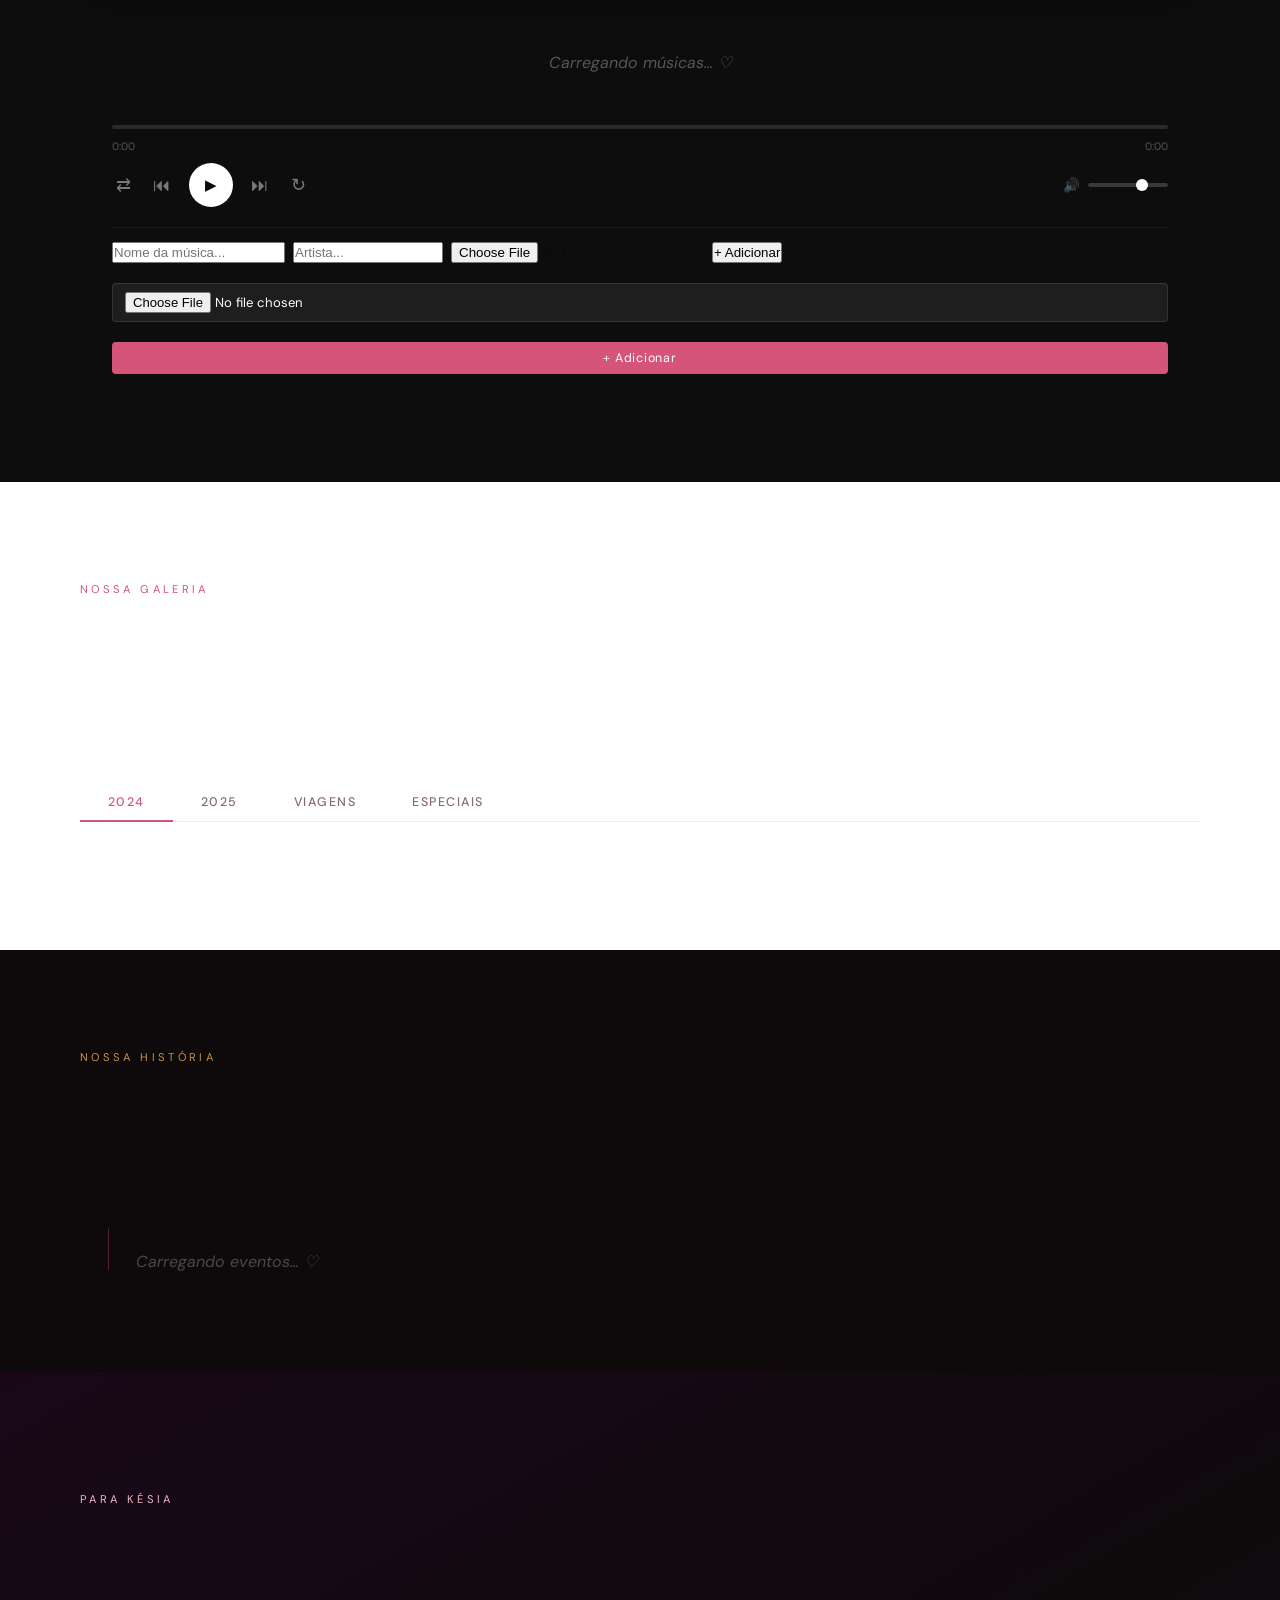
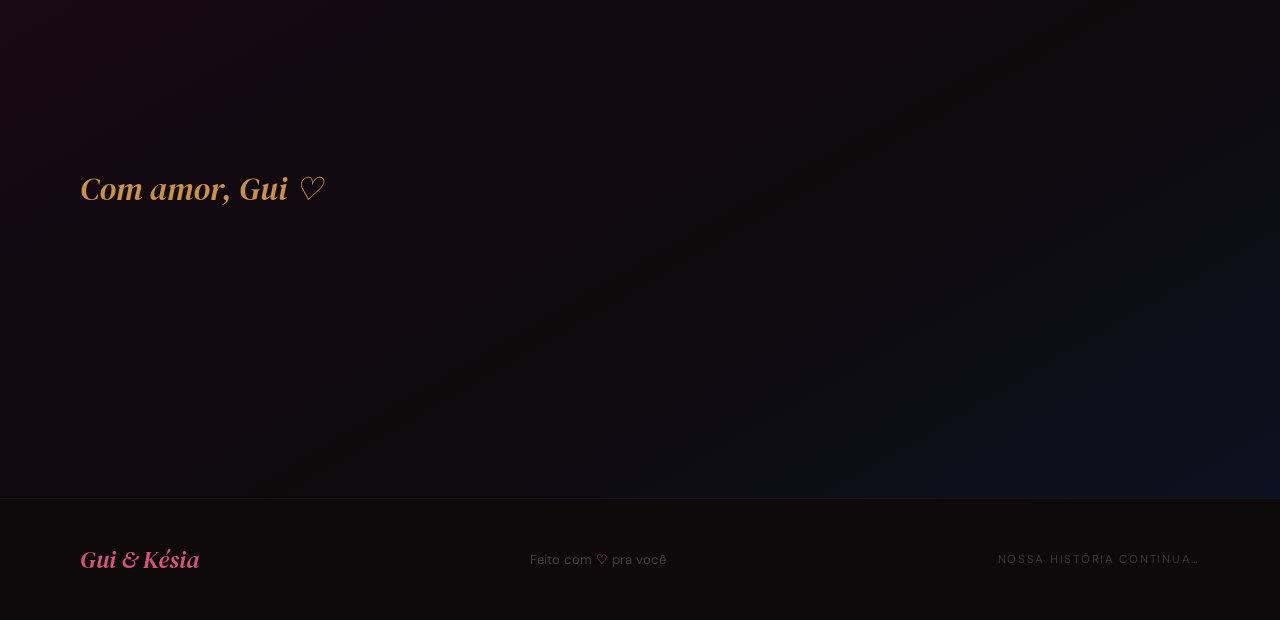
==== commit 012c631a: "Tentando rodar música" ====
--- a/index.html
+++ b/index.html
@@ -127,10 +127,12 @@
           </div>
         </div>
       </div>
-      <div class="add-track-row">
-  <input type="text" class="ati" id="ti-name" placeholder="Nome da música…">
-  <input type="text" class="ati" id="ti-artist" placeholder="Artista…" style="max-width:150px">
-
+     <div class="add-track-row">
+  <input type="text" id="ti-name" placeholder="Nome da música..." />
+  <input type="text" id="ti-artist" placeholder="Artista..." style="max-width:150px" />
+  <input type="file" id="ti-file" accept="audio/*" />
+  <button id="add-track-btn">+ Adicionar</button>
+</div>
   <input 
     type="file" 
     class="ati" 
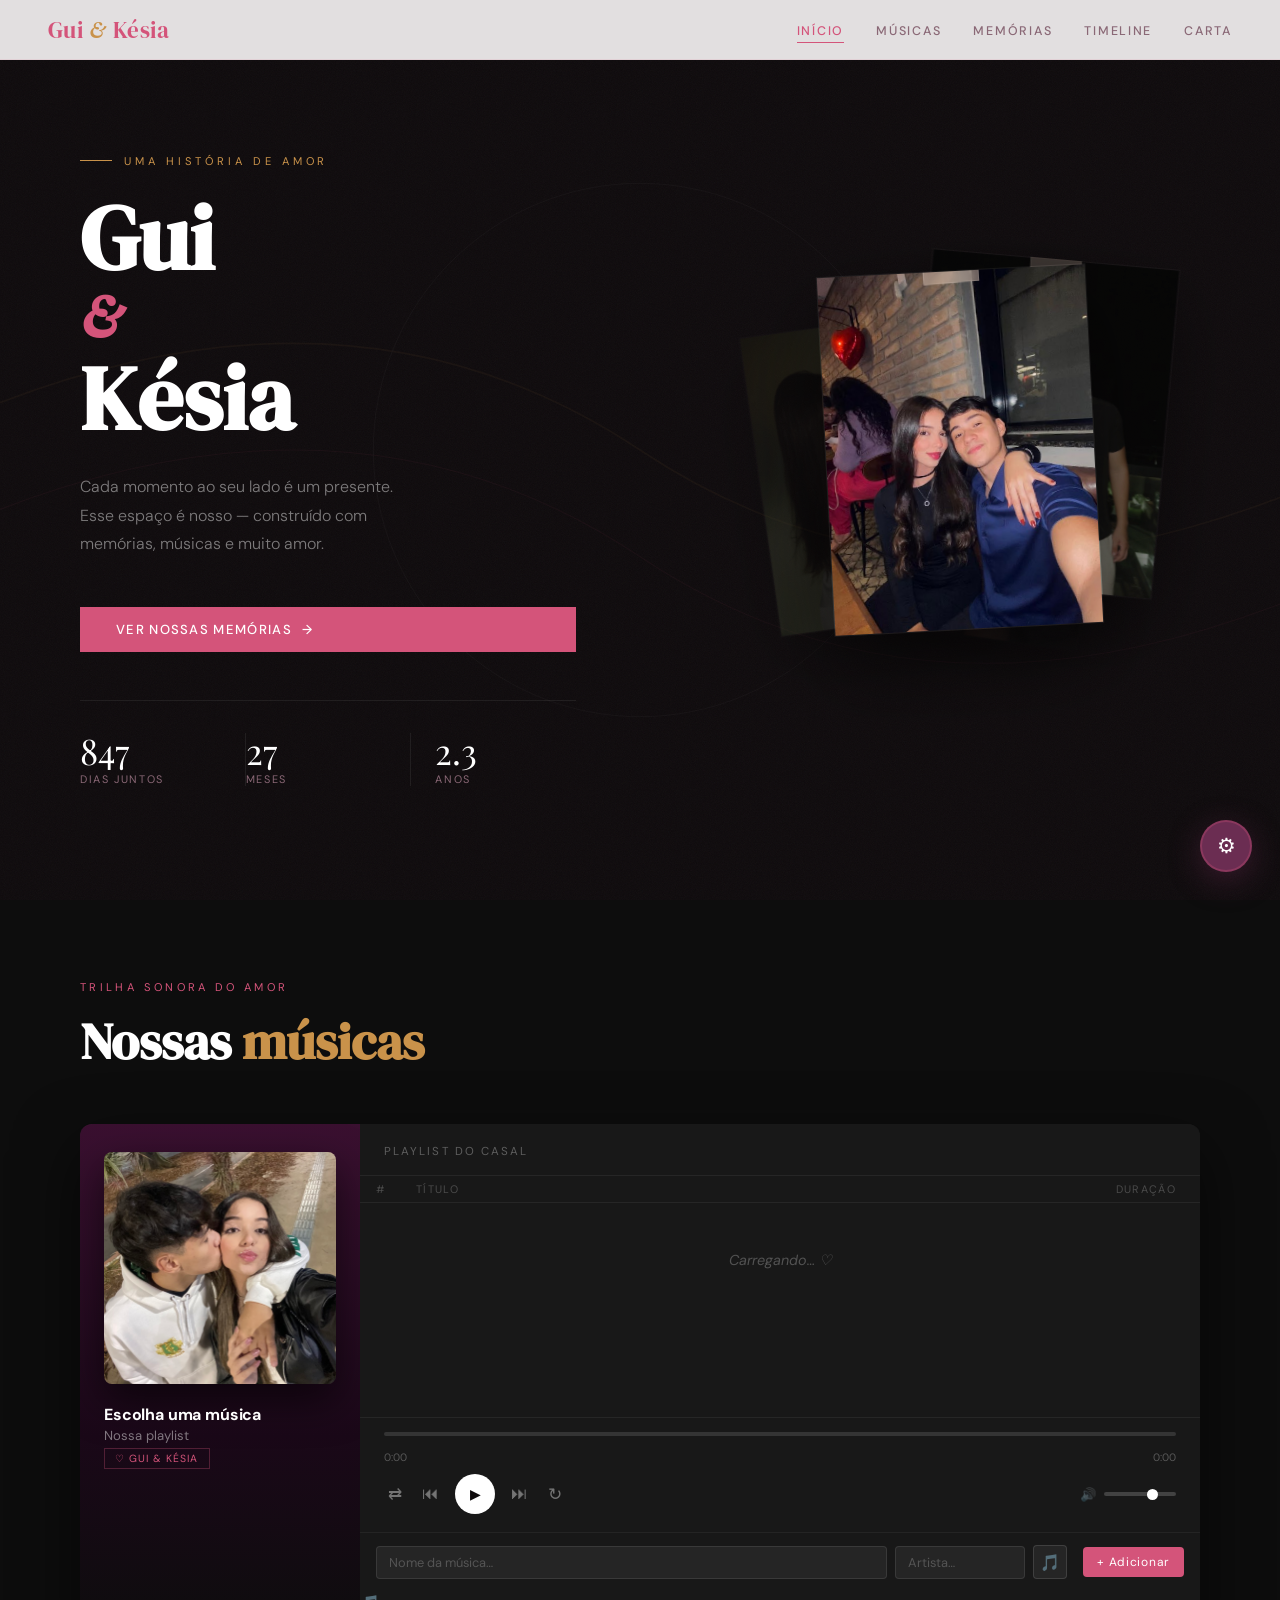
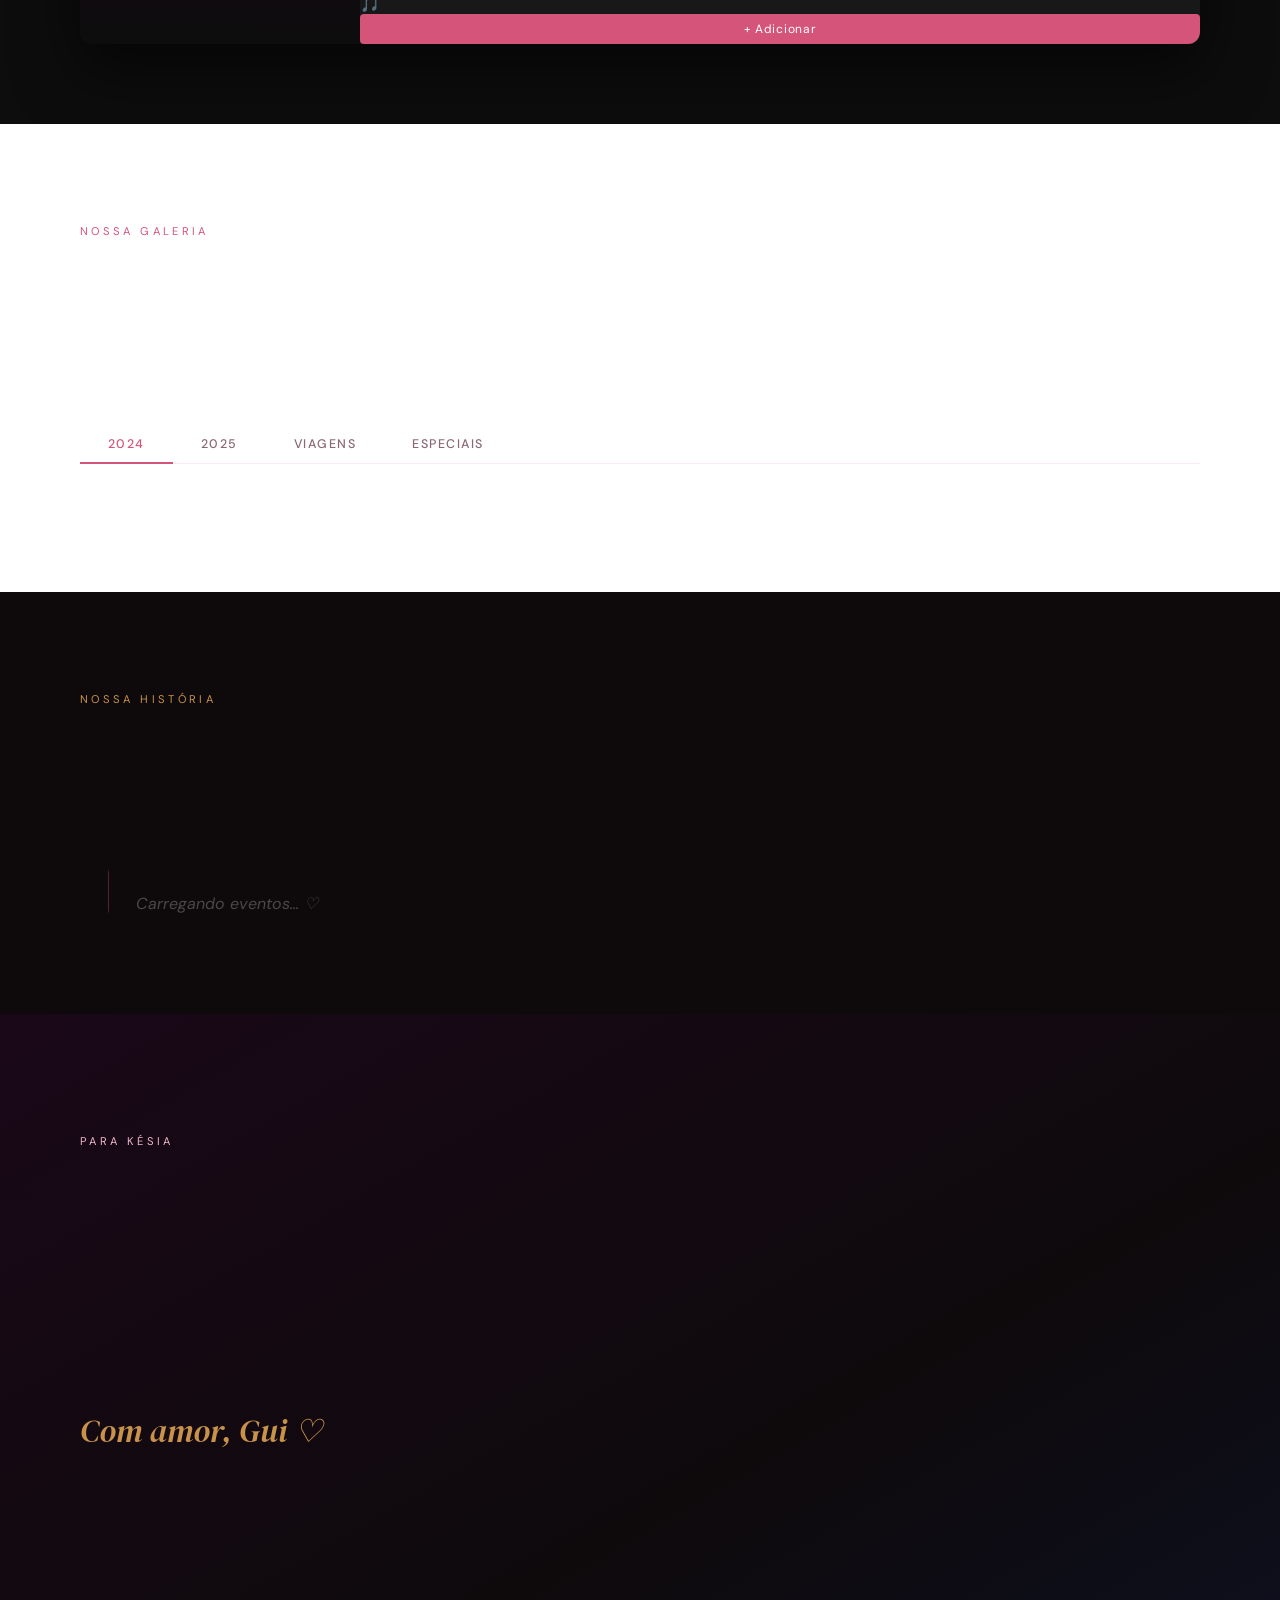
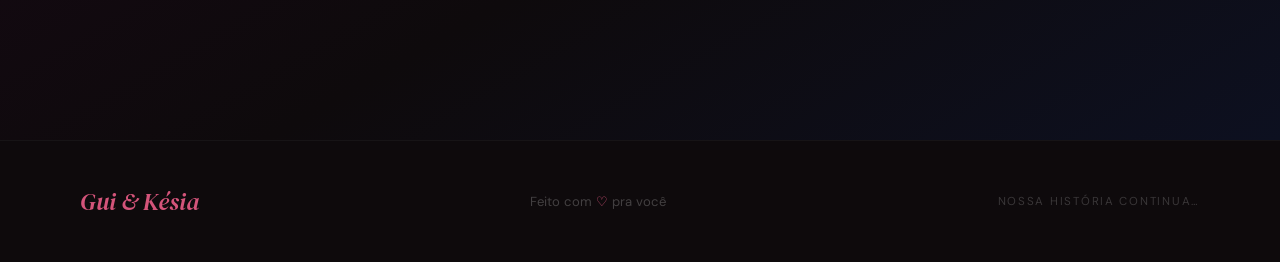
==== commit f4d143c0: "Musica funcionando" ====
--- a/index.html
+++ b/index.html
@@ -94,53 +94,61 @@
   <p class="section-eyebrow">Trilha sonora do amor</p>
   <h2 class="section-title">Nossas <span>músicas</span></h2>
   <div class="player-wrap">
-    <div class="player-sidebar">
-      <div class="album-art" id="album-art">
-  <img id="album-photo" src="imagens/olivia.jpg" alt="Gui e Késia">
-</div>
-        <div class="now-name" id="now-name">Escolha uma música</div>
-        <div class="now-artist" id="now-artist">Nossa playlist</div>
-        <div class="now-tag">♡ Gui & Késia</div>
-      </div>
-    </div>
-    <div class="player-main">
-      <div class="playlist-label">Playlist do casal</div>
-      <div class="tracks-list" id="tracks-list">
-        <div class="player-loading">Carregando músicas… <span class="spin-inline">♡</span></div>
-      </div>
-      <div class="ctrl-area">
-        <div class="progress-wrap" id="prog-wrap" onclick="seekTrack(event)">
-          <div class="progress-fill" id="prog-fill"></div>
+  <div class="player-sidebar">
+    <div class="album-art" id="album-art">
+      <img id="album-photo" src="imagens/olivia.jpg" alt="Gui e Késia">
+    </div>
+    <div>
+      <div class="now-name" id="now-name">Escolha uma música</div>
+      <div class="now-artist" id="now-artist">Nossa playlist</div>
+      <div class="now-tag">♡ Gui & Késia</div>
+    </div>
+  </div>
+  <div class="player-main">
+    <div class="player-main-header">
+      <span class="playlist-label">Playlist do casal</span>
+      <span class="playlist-count" id="playlist-count"></span>
+    </div>
+    <div class="tracks-header">
+      <span>#</span><span>Título</span><span></span><span>Duração</span>
+    </div>
+    <div class="tracks-list" id="tracks-list">
+      <div class="player-loading">Carregando… <span class="spin-inline">♡</span></div>
+    </div>
+    <div class="player-controls">
+      <div class="progress-wrap" id="prog-wrap" onclick="seekTrack(event)">
+        <div class="progress-fill" id="prog-fill"></div>
+      </div>
+      <div class="p-times"><span id="p-cur">0:00</span><span id="p-tot">0:00</span></div>
+      <div class="ctrl-row">
+        <div class="ctrl-btns">
+          <button class="cbtn" onclick="shufflePlay()">⇄</button>
+          <button class="cbtn" onclick="prevTrack()">⏮</button>
+          <button class="play-btn" id="play-btn" onclick="togglePlay()">▶</button>
+          <button class="cbtn" onclick="nextTrack()">⏭</button>
+          <button class="cbtn" id="repeat-btn" onclick="toggleRepeat()">↻</button>
         </div>
-        <div class="p-times"><span id="p-cur">0:00</span><span id="p-tot">0:00</span></div>
-        <div class="ctrl-row">
-          <div class="ctrl-btns">
-            <button class="cbtn" onclick="shufflePlay()" title="Aleatório">⇄</button>
-            <button class="cbtn" onclick="prevTrack()" title="Anterior">⏮</button>
-            <button class="play-btn" id="play-btn" onclick="togglePlay()">▶</button>
-            <button class="cbtn" onclick="nextTrack()" title="Próxima">⏭</button>
-            <button class="cbtn" id="repeat-btn" onclick="toggleRepeat()" title="Repetir">↻</button>
-          </div>
-          <div class="vol-row">
-            <span class="vol-icon">🔊</span>
-            <input type="range" min="0" max="1" step=".05" value=".7" class="vol-slider" oninput="setVolume(this.value)">
-          </div>
+        <div class="vol-row">
+          <span class="vol-icon">🔊</span>
+          <input type="range" min="0" max="1" step=".05" value=".7" class="vol-slider" oninput="setVolume(this.value)">
         </div>
       </div>
-     <div class="add-track-row">
-  <input type="text" id="ti-name" placeholder="Nome da música..." />
-  <input type="text" id="ti-artist" placeholder="Artista..." style="max-width:150px" />
-  <input type="file" id="ti-file" accept="audio/*" />
-  <button id="add-track-btn">+ Adicionar</button>
-</div>
-  <input 
-    type="file" 
-    class="ati" 
-    id="ti-file" 
-    accept="audio/*"
-  >
-
-  <button class="add-track-btn" onclick="addTrack()">+ Adicionar</button>
+    </div>
+    <div class="add-track-row">
+      <input type="text" class="ati" id="ti-name" placeholder="Nome da música…">
+      <input type="text" class="ati" id="ti-artist" placeholder="Artista…" style="max-width:130px">
+      <label class="add-mp3-label" title="Upload MP3">🎵
+        <input type="file" accept="audio/*" id="audio-file-input" style="display:none" onchange="handleAudioFile(event)">
+      </label>
+      <span class="audio-file-preview" id="audio-file-preview"></span>
+      <button class="add-track-btn" id="add-track-btn-main" onclick="addTrack()">+ Adicionar</button>
+    </div>
+     🎵
+    <input type="file" accept="audio/*,.mp3,.m4a,.ogg,.wav"
+      id="audio-file-input" style="display:none" onchange="handleAudioFile(event)">
+  </label>
+  <div id="audio-file-preview" class="audio-file-preview"></div>
+  <button class="add-track-btn" id="add-track-btn-main" onclick="addTrack()">+ Adicionar</button>
 </div>
     </div>
   </div>
@@ -274,6 +282,7 @@
 </div>
 
 <audio id="audio"></audio>
+
 <script src="https://cdn.jsdelivr.net/npm/@supabase/supabase-js@2"></script>
 <script src="script.js"></script>
 </body>
--- a/style.css
+++ b/style.css
@@ -56,7 +56,6 @@
 .hero-grain{position:absolute;inset:0;opacity:.04;background-image:url("data:image/svg+xml,%3Csvg viewBox='0 0 256 256' xmlns='http://www.w3.org/2000/svg'%3E%3Cfilter id='noise'%3E%3CfeTurbulence type='fractalNoise' baseFrequency='.9' numOctaves='4' stitchTiles='stitch'/%3E%3C/filter%3E%3Crect width='100%25' height='100%25' filter='url(%23noise)'/%3E%3C/svg%3E");background-size:200px;}
 .hero-line{position:absolute;inset:0;pointer-events:none}
 .hero-line svg{position:absolute;inset:0;width:100%;height:100%;opacity:.05}
-
 .hero-left{display:flex;flex-direction:column;justify-content:center;padding:120px 64px 80px 80px;position:relative;z-index:2;}
 .hero-eyebrow{font-size:.7rem;letter-spacing:.35em;text-transform:uppercase;color:var(--gold);margin-bottom:28px;display:flex;align-items:center;gap:12px;}
 .hero-eyebrow::before{content:'';width:32px;height:1px;background:var(--gold);}
@@ -73,96 +72,26 @@
 .counter-stat:first-child{padding-left:0;}
 .counter-num{font-family:var(--f-heading);font-size:2.2rem;font-weight:400;color:var(--white);line-height:1;display:block;}
 .counter-lbl{font-size:.68rem;letter-spacing:.15em;text-transform:uppercase;color:var(--muted);margin-top:4px;display:block;}
-
 .hero-right{position:relative;overflow:hidden;}
-.hero-photos-stack{position:absolute;inset:0;display:flex;align-items:center;justify-content:center;}
-.photo-card{position:absolute;overflow:hidden;box-shadow:0 32px 80px rgba(0,0,0,.6);border:1px solid rgba(255,255,255,.06);transition:transform .6s cubic-bezier(.23,1,.32,1);}
+.hero-photos-stack{
+  position:absolute;inset:0;
+  display:flex;align-items:center;justify-content:center;
+  perspective:1200px;
+}
+.photo-card{
+  position:absolute;width:270px;height:360px;overflow:hidden;
+  box-shadow:0 32px 80px rgba(0,0,0,.6);
+  border:1px solid rgba(255,255,255,.06);
+  transition:transform .8s cubic-bezier(.23,1,.32,1),opacity .8s cubic-bezier(.23,1,.32,1),filter .8s cubic-bezier(.23,1,.32,1);
+}
 .photo-card img{width:100%;height:100%;object-fit:cover;display:block;}
-.hero-photos-stack {
-  position: absolute;
-  inset: 0;
-  display: flex;
-  align-items: center;
-  justify-content: center;
-  perspective: 1200px;
-}
-
-.photo-card {
-  position: absolute;
-  width: 270px;
-  height: 360px;
-  overflow: hidden;
-  box-shadow: 0 32px 80px rgba(0,0,0,.6);
-  border: 1px solid rgba(255,255,255,.06);
-  transition:
-    transform .8s cubic-bezier(.23,1,.32,1),
-    opacity .8s cubic-bezier(.23,1,.32,1),
-    filter .8s cubic-bezier(.23,1,.32,1);
-}
-
-.photo-card img {
-  width: 100%;
-  height: 100%;
-  object-fit: cover;
-  display: block;
-}
-
-/* Foto principal */
-.hero-slide.active {
-  z-index: 5;
-  opacity: 1;
-  filter: brightness(1);
-  transform: translate(0, 0) rotate(-3deg) scale(1);
-}
-
-/* Próxima foto visível atrás */
-.hero-slide.next {
-  z-index: 4;
-  opacity: .75;
-  filter: brightness(.75);
-  transform: translate(82px, -26px) rotate(5deg) scale(.92);
-}
-
-/* Fotos mais ao fundo */
-.hero-slide.back-1 {
-  z-index: 3;
-  opacity: .45;
-  filter: brightness(.55);
-  transform: translate(-88px, 22px) rotate(-8deg) scale(.84);
-}
-
-.hero-slide.back-2 {
-  z-index: 2;
-  opacity: .25;
-  filter: brightness(.45);
-  transform: translate(32px, 48px) rotate(8deg) scale(.78);
-}
-
-.hero-slide.hidden {
-  z-index: 1;
-  opacity: 0;
-  pointer-events: none;
-  filter: brightness(.35);
-  transform: translate(0, 80px) rotate(0deg) scale(.7);
-}
-
-.hero-slide.active:hover {
-  transform: translate(0, -8px) rotate(-1deg) scale(1.03);
-}
-
-.photo-tape {
-  position: absolute;
-  top: -8px;
-  left: 50%;
-  transform: translateX(-50%) rotate(-2deg);
-  width: 56px;
-  height: 20px;
-  background: rgba(249,219,200,.4);
-  backdrop-filter: blur(4px);
-  border: 1px solid rgba(255,255,255,.12);
-  z-index: 2;
-}
-.photo-tape{position:absolute;top:-8px;left:50%;transform:translateX(-50%) rotate(-2deg);width:56px;height:20px;background:rgba(249,219,200,.4);backdrop-filter:blur(4px);border:1px solid rgba(255,255,255,.12);}
+.hero-slide.active{z-index:5;opacity:1;filter:brightness(1);transform:translate(0,0) rotate(-3deg) scale(1);}
+.hero-slide.next{z-index:4;opacity:.75;filter:brightness(.75);transform:translate(82px,-26px) rotate(5deg) scale(.92);}
+.hero-slide.back-1{z-index:3;opacity:.45;filter:brightness(.55);transform:translate(-88px,22px) rotate(-8deg) scale(.84);}
+.hero-slide.back-2{z-index:2;opacity:.25;filter:brightness(.45);transform:translate(32px,48px) rotate(8deg) scale(.78);}
+.hero-slide.hidden{z-index:1;opacity:0;pointer-events:none;filter:brightness(.35);transform:translate(0,80px) rotate(0deg) scale(.7);}
+.hero-slide.active:hover{transform:translate(0,-8px) rotate(-1deg) scale(1.03);}
+.photo-tape{position:absolute;top:-8px;left:50%;transform:translateX(-50%) rotate(-2deg);width:56px;height:20px;background:rgba(249,219,200,.4);backdrop-filter:blur(4px);border:1px solid rgba(255,255,255,.12);z-index:2;}
 .hero-date-badge{position:absolute;bottom:48px;left:48px;z-index:10;background:rgba(14,10,12,.8);backdrop-filter:blur(12px);border:1px solid rgba(212,84,122,.2);padding:14px 20px;display:flex;flex-direction:column;gap:2px;}
 .date-badge-label{font-size:.65rem;letter-spacing:.2em;text-transform:uppercase;color:var(--muted);}
 .date-badge-value{font-family:var(--f-heading);font-size:1.1rem;color:var(--rose);font-style:italic;}
@@ -174,36 +103,67 @@
 .section-title span{color:var(--gold);}
 #player-section .section-title{color:var(--white);}
 
-.player-wrap{background:var(--player-s1);border-radius:10px;overflow:hidden;display:grid;grid-template-columns:300px 1fr;box-shadow:0 24px 64px rgba(0,0,0,.5);}
+.player-wrap{
+  background:var(--player-s1);
+  border-radius:12px;overflow:hidden;
+  display:grid;grid-template-columns:280px 1fr;
+  min-height:520px;
+  box-shadow:0 24px 64px rgba(0,0,0,.6);
+}
 
 /* sidebar */
-.player-sidebar{background:linear-gradient(160deg,#3a1030 0%,#1a0818 100%);padding:32px;display:flex;flex-direction:column;gap:20px;}
-.album-art {
-  width: 100%;
-  aspect-ratio: 1;
-  background: linear-gradient(135deg,var(--plum),var(--rose));
-  border-radius: 6px;
-  overflow: hidden;
-  box-shadow: 0 16px 40px rgba(0,0,0,.5);
-}
-.album-art img {
-  width: 100%;
-  height: 100%;
-  object-fit: cover;
-  display: block;
-}
-.album-art.playing{animation:spin 10s linear infinite;border-radius:50%;}
+.player-sidebar{
+  background:linear-gradient(180deg,#3a1030 0%,#1a0818 60%,#0d0d0d 100%);
+  padding:28px 24px;display:flex;flex-direction:column;gap:16px;
+}
+.album-art{
+  width:100%;aspect-ratio:1;border-radius:8px;overflow:hidden;
+  box-shadow:0 16px 40px rgba(0,0,0,.6);flex-shrink:0;
+}
+.album-art img{width:100%;height:100%;object-fit:cover;display:block;transition:border-radius .5s;}
+.album-art.playing img{animation:spin 12s linear infinite;border-radius:50%;}
 @keyframes spin{to{transform:rotate(360deg);}}
-.now-name{font-size:1.05rem;font-weight:700;color:var(--white);letter-spacing:-.01em;}
-.now-artist{font-size:.85rem;color:rgba(255,255,255,.45);margin-top:4px;}
-.now-tag{display:inline-flex;align-items:center;gap:6px;font-size:.68rem;letter-spacing:.1em;text-transform:uppercase;color:var(--rose);border:1px solid rgba(212,84,122,.3);padding:4px 10px;width:fit-content;margin-top:6px;}
+.now-name{font-size:1rem;font-weight:700;color:var(--white);letter-spacing:-.01em;margin-top:4px;}
+.now-artist{font-size:.82rem;color:rgba(255,255,255,.45);margin-top:2px;}
+.now-tag{display:inline-flex;align-items:center;gap:6px;font-size:.65rem;letter-spacing:.1em;text-transform:uppercase;color:var(--rose);border:1px solid rgba(212,84,122,.3);padding:3px 10px;width:fit-content;margin-top:4px;}
 
 /* main */
-.player-main{padding:28px 32px;display:flex;flex-direction:column;gap:20px;}
-.playlist-label{font-size:.72rem;letter-spacing:.15em;text-transform:uppercase;color:rgba(255,255,255,.3);}
-.tracks-list{flex:1;display:flex;flex-direction:column;gap:2px;}
-.track-row{display:grid;grid-template-columns:28px 1fr auto auto;align-items:center;gap:12px;padding:8px 10px;border-radius:6px;cursor:pointer;transition:background .2s;color:rgba(255,255,255,.55);}
-.track-row:hover,.track-row.active{background:rgba(255,255,255,.07);}
+.player-main{
+  display:flex;flex-direction:column;
+  background:var(--player-s1);overflow:hidden;
+}
+.player-main-header{
+  padding:20px 24px 16px;
+  border-bottom:1px solid rgba(255,255,255,.06);
+  display:flex;align-items:center;justify-content:space-between;
+  flex-shrink:0;
+}
+.playlist-label{font-size:.72rem;letter-spacing:.18em;text-transform:uppercase;color:rgba(255,255,255,.3);}
+.playlist-count{font-size:.72rem;color:rgba(255,255,255,.2);}
+
+.tracks-header{
+  display:grid;grid-template-columns:28px 1fr auto auto;gap:12px;
+  padding:6px 24px 6px 16px;
+  border-bottom:1px solid rgba(255,255,255,.06);
+  font-size:.68rem;letter-spacing:.12em;text-transform:uppercase;
+  color:rgba(255,255,255,.22);flex-shrink:0;
+}
+
+.tracks-list{
+  flex:1;overflow-y:auto;
+  padding:8px;min-height:0;max-height:260px;
+}
+.tracks-list::-webkit-scrollbar{width:4px;}
+.tracks-list::-webkit-scrollbar-track{background:transparent;}
+.tracks-list::-webkit-scrollbar-thumb{background:rgba(212,84,122,.3);border-radius:2px;}
+
+.track-row{
+  display:grid;grid-template-columns:28px 1fr auto auto;
+  align-items:center;gap:12px;
+  padding:8px 16px 8px 8px;border-radius:6px;
+  cursor:pointer;transition:background .15s;color:rgba(255,255,255,.55);
+}
+.track-row:hover,.track-row.active{background:rgba(255,255,255,.08);}
 .track-row.active .track-name{color:var(--rose);}
 .track-row.active .t-num{display:none;}
 .track-row.active .t-eq{display:flex;}
@@ -211,43 +171,55 @@
 .t-eq{display:none;align-items:flex-end;gap:2px;height:14px;justify-content:center;}
 .t-eq span{width:3px;background:var(--rose);border-radius:2px;animation:eq .8s ease-in-out infinite alternate;}
 .t-eq span:nth-child(1){height:8px;animation-delay:0s;}
-.t-eq span:nth-child(2){height:12px;animation-delay:.2s;}
+.t-eq span:nth-child(2){height:13px;animation-delay:.2s;}
 .t-eq span:nth-child(3){height:6px;animation-delay:.4s;}
 @keyframes eq{from{transform:scaleY(.3);}to{transform:scaleY(1);}}
 .track-info{min-width:0;}
 .track-name{font-size:.88rem;color:rgba(255,255,255,.85);white-space:nowrap;overflow:hidden;text-overflow:ellipsis;font-weight:500;}
-.track-artist{font-size:.75rem;color:rgba(255,255,255,.35);}
-.track-dur{font-size:.75rem;color:rgba(255,255,255,.3);}
-.track-del{background:none;border:none;color:rgba(255,255,255,.2);cursor:pointer;font-size:1rem;padding:4px;transition:color .2s;}
+.track-artist{font-size:.73rem;color:rgba(255,255,255,.35);margin-top:1px;}
+.track-dur{font-size:.73rem;color:rgba(255,255,255,.3);}
+.track-del{background:none;border:none;color:rgba(255,255,255,.18);cursor:pointer;font-size:.95rem;padding:4px;transition:color .2s;opacity:0;}
+.track-row:hover .track-del{opacity:1;}
 .track-del:hover{color:var(--rose);}
+.player-loading{text-align:center;padding:40px 24px;color:rgba(255,255,255,.25);font-style:italic;font-size:.9rem;}
 
 /* controls */
-.ctrl-area{display:flex;flex-direction:column;gap:10px;}
+.player-controls{
+  padding:14px 24px 18px;
+  border-top:1px solid rgba(255,255,255,.06);
+  display:flex;flex-direction:column;gap:10px;flex-shrink:0;
+}
 .progress-wrap{height:4px;background:rgba(255,255,255,.12);border-radius:2px;cursor:pointer;position:relative;}
-.progress-fill{height:100%;background:var(--white);border-radius:2px;width:0%;transition:width .4s linear;pointer-events:none;}
+.progress-fill{height:100%;background:rgba(255,255,255,.5);border-radius:2px;width:0%;transition:width .3s linear;pointer-events:none;}
 .progress-wrap:hover .progress-fill{background:var(--rose);}
-.p-times{display:flex;justify-content:space-between;font-size:.67rem;color:rgba(255,255,255,.3);}
+.p-times{display:flex;justify-content:space-between;font-size:.67rem;color:rgba(255,255,255,.28);margin-top:4px;}
 .ctrl-row{display:flex;align-items:center;justify-content:space-between;}
-.ctrl-btns{display:flex;align-items:center;gap:14px;}
-.cbtn{background:none;border:none;color:rgba(255,255,255,.45);cursor:pointer;font-size:1.1rem;transition:color .2s;padding:4px;display:flex;align-items:center;}
+.ctrl-btns{display:flex;align-items:center;gap:12px;}
+.cbtn{background:none;border:none;color:rgba(255,255,255,.4);cursor:pointer;font-size:1.05rem;transition:color .2s;padding:4px;display:flex;align-items:center;}
 .cbtn:hover{color:var(--white);}
 .cbtn.active{color:var(--rose);}
-.play-btn{width:44px;height:44px;border-radius:50%;background:var(--white);color:var(--ink);font-size:.95rem;display:flex;align-items:center;justify-content:center;cursor:pointer;border:none;transition:all .2s;flex-shrink:0;}
-.play-btn:hover{transform:scale(1.07);background:var(--blush);}
+.play-btn{width:40px;height:40px;border-radius:50%;background:var(--white);color:var(--ink);font-size:.9rem;display:flex;align-items:center;justify-content:center;cursor:pointer;border:none;transition:all .2s;flex-shrink:0;}
+.play-btn:hover{transform:scale(1.08);background:var(--blush);}
 .vol-row{display:flex;align-items:center;gap:8px;}
-.vol-icon{font-size:.85rem;color:rgba(255,255,255,.4);}
-.vol-slider{width:80px;height:4px;appearance:none;background:rgba(255,255,255,.18);border-radius:2px;cursor:pointer;outline:none;}
-.vol-slider::-webkit-slider-thumb{appearance:none;width:12px;height:12px;border-radius:50%;background:var(--white);cursor:pointer;}
-
-.add-track-row{border-top:1px solid rgba(255,255,255,.06);padding-top:14px;display:flex;gap:8px;flex-wrap:wrap;}
-.ati{flex:1;min-width:100px;background:rgba(255,255,255,.07);border:1px solid rgba(255,255,255,.1);color:var(--white);padding:8px 12px;font-size:.82rem;font-family:var(--f-body);outline:none;border-radius:4px;transition:border-color .2s;}
+.vol-icon{font-size:.82rem;color:rgba(255,255,255,.35);}
+.vol-slider{width:72px;height:4px;appearance:none;background:rgba(255,255,255,.18);border-radius:2px;cursor:pointer;outline:none;}
+.vol-slider::-webkit-slider-thumb{appearance:none;width:11px;height:11px;border-radius:50%;background:var(--white);cursor:pointer;}
+
+/* add track */
+.add-track-row{
+  padding:12px 16px 14px;
+  border-top:1px solid rgba(255,255,255,.05);
+  display:flex;gap:8px;align-items:center;flex-shrink:0;
+}
+.ati{flex:1;min-width:80px;background:rgba(255,255,255,.06);border:1px solid rgba(255,255,255,.09);color:var(--white);padding:7px 12px;font-size:.8rem;font-family:var(--f-body);outline:none;border-radius:4px;transition:border-color .2s;}
 .ati:focus{border-color:var(--rose);}
-.ati::placeholder{color:rgba(255,255,255,.25);}
-.add-track-btn{padding:8px 16px;background:var(--rose);color:var(--white);border:none;cursor:pointer;font-size:.78rem;border-radius:4px;font-family:var(--f-body);letter-spacing:.06em;transition:background .2s;white-space:nowrap;}
+.ati::placeholder{color:rgba(255,255,255,.22);}
+.add-mp3-label{display:flex;align-items:center;justify-content:center;width:34px;height:34px;flex-shrink:0;background:rgba(255,255,255,.06);border:1px solid rgba(255,255,255,.12);border-radius:4px;cursor:pointer;font-size:1rem;transition:all .2s;}
+.add-mp3-label:hover{background:rgba(212,84,122,.2);border-color:var(--rose);}
+.audio-file-preview{font-size:.7rem;color:var(--rose);white-space:nowrap;overflow:hidden;text-overflow:ellipsis;max-width:120px;align-self:center;flex-shrink:0;}
+.add-track-btn{padding:7px 14px;background:var(--rose);color:var(--white);border:none;cursor:pointer;font-size:.75rem;border-radius:4px;font-family:var(--f-body);letter-spacing:.06em;transition:background .2s;white-space:nowrap;flex-shrink:0;}
 .add-track-btn:hover{background:#bc3d62;}
-
-/* loading state */
-.player-loading{text-align:center;padding:32px;color:rgba(255,255,255,.3);font-style:italic;}
+.add-track-btn:disabled{opacity:.5;cursor:not-allowed;}
 
 /* ===== MEMORIES ===== */
 #memories{background:var(--white);padding:100px 80px;}
@@ -262,7 +234,6 @@
 .mem-panel{display:none;}
 .mem-panel.active{display:block;animation:fadeIn .35s ease;}
 @keyframes fadeIn{from{opacity:0;transform:translateY(10px);}to{opacity:1;transform:translateY(0);}}
-
 .gallery-grid{columns:4;column-gap:12px;margin-top:28px;}
 .gal-item{break-inside:avoid;margin-bottom:12px;position:relative;overflow:hidden;cursor:pointer;background:var(--blush-pale);}
 .gal-item img{width:100%;display:block;transition:transform .5s cubic-bezier(.23,1,.32,1);}
@@ -273,12 +244,10 @@
 .gal-date{color:rgba(255,255,255,.45);font-size:.7rem;margin-top:2px;}
 .gal-del{position:absolute;top:8px;right:8px;z-index:2;background:rgba(0,0,0,.55);border:none;color:white;width:26px;height:26px;border-radius:50%;cursor:pointer;font-size:.8rem;opacity:0;transition:opacity .25s;display:flex;align-items:center;justify-content:center;}
 .gal-item:hover .gal-del{opacity:1;}
-
 .add-photo-card{break-inside:avoid;margin-bottom:12px;aspect-ratio:3/4;border:2px dashed rgba(212,84,122,.22);background:transparent;cursor:pointer;width:100%;display:flex;flex-direction:column;align-items:center;justify-content:center;gap:10px;color:var(--rose);transition:all .3s;font-family:var(--f-body);}
 .add-photo-card:hover{border-color:var(--rose);background:rgba(212,84,122,.04);}
 .add-photo-card span:first-child{font-size:2rem;}
 .add-photo-card span:last-child{font-size:.7rem;letter-spacing:.12em;text-transform:uppercase;}
-
 .gal-loading{text-align:center;padding:48px;color:var(--muted);font-style:italic;}
 
 /* ===== TIMELINE ===== */
@@ -290,7 +259,6 @@
 .tl-item.visible{opacity:1;transform:none;}
 .tl-dot{display:flex;justify-content:center;padding-top:4px;}
 .tl-dot-inner{width:14px;height:14px;border-radius:50%;background:var(--rose);box-shadow:0 0 0 4px rgba(212,84,122,.2);flex-shrink:0;margin-top:2px;}
-.tl-content{}
 .tl-date-txt{font-size:.7rem;letter-spacing:.2em;text-transform:uppercase;color:var(--gold);margin-bottom:8px;}
 .tl-event-txt{font-family:var(--f-heading);font-size:1.2rem;color:var(--white);margin-bottom:8px;font-style:italic;}
 .tl-desc-txt{font-size:.88rem;color:rgba(255,255,255,.4);line-height:1.7;}
@@ -335,7 +303,6 @@
 /* ===== FAB + DRAWER ===== */
 #fab{position:fixed;bottom:28px;right:28px;z-index:997;width:52px;height:52px;border-radius:50%;background:var(--plum);border:2px solid rgba(212,84,122,.3);color:white;font-size:1.3rem;cursor:pointer;display:flex;align-items:center;justify-content:center;box-shadow:0 8px 32px rgba(107,45,82,.45);transition:all .3s;}
 #fab:hover{background:var(--rose);transform:scale(1.08);}
-
 #drawer{position:fixed;right:0;top:0;bottom:0;z-index:998;width:340px;background:var(--ink-soft);border-left:1px solid rgba(212,84,122,.12);transform:translateX(100%);transition:transform .4s cubic-bezier(.23,1,.32,1);overflow-y:auto;display:flex;flex-direction:column;}
 #drawer.open{transform:translateX(0);}
 .drawer-head{padding:22px 24px 18px;border-bottom:1px solid rgba(255,255,255,.06);display:flex;align-items:center;justify-content:space-between;position:sticky;top:0;background:var(--ink-soft);z-index:1;}
@@ -391,9 +358,10 @@
   .hero-right{display:none;}
   .hero-left{padding:96px 28px 60px;}
   #player-section{padding:60px 24px;}
-  .player-wrap{grid-template-columns:1fr;}
-  .player-sidebar{flex-direction:row;align-items:center;gap:20px;padding:20px 24px;}
-  .album-art{width:72px;flex-shrink:0;aspect-ratio:1;}
+  .player-wrap{grid-template-columns:1fr;min-height:auto;}
+  .player-sidebar{flex-direction:row;align-items:center;gap:16px;padding:16px 20px;}
+  .album-art{width:64px;flex-shrink:0;aspect-ratio:1;}
+  .tracks-list{max-height:200px;}
   #memories{padding:80px 24px;}
   .gallery-grid{columns:2;}
   .mem-top{flex-direction:column;align-items:flex-start;}
@@ -408,4 +376,6 @@
   .hero-counter-block{flex-direction:column;gap:0;}
   .counter-stat{border-right:none;border-bottom:1px solid rgba(255,255,255,.07);padding:14px 0 !important;}
   .counter-stat:last-child{border-bottom:none;}
-}+}
+EOF
+echo "Done: $(wc -l < /mnt/user-data/outputs/style.css) linhas"
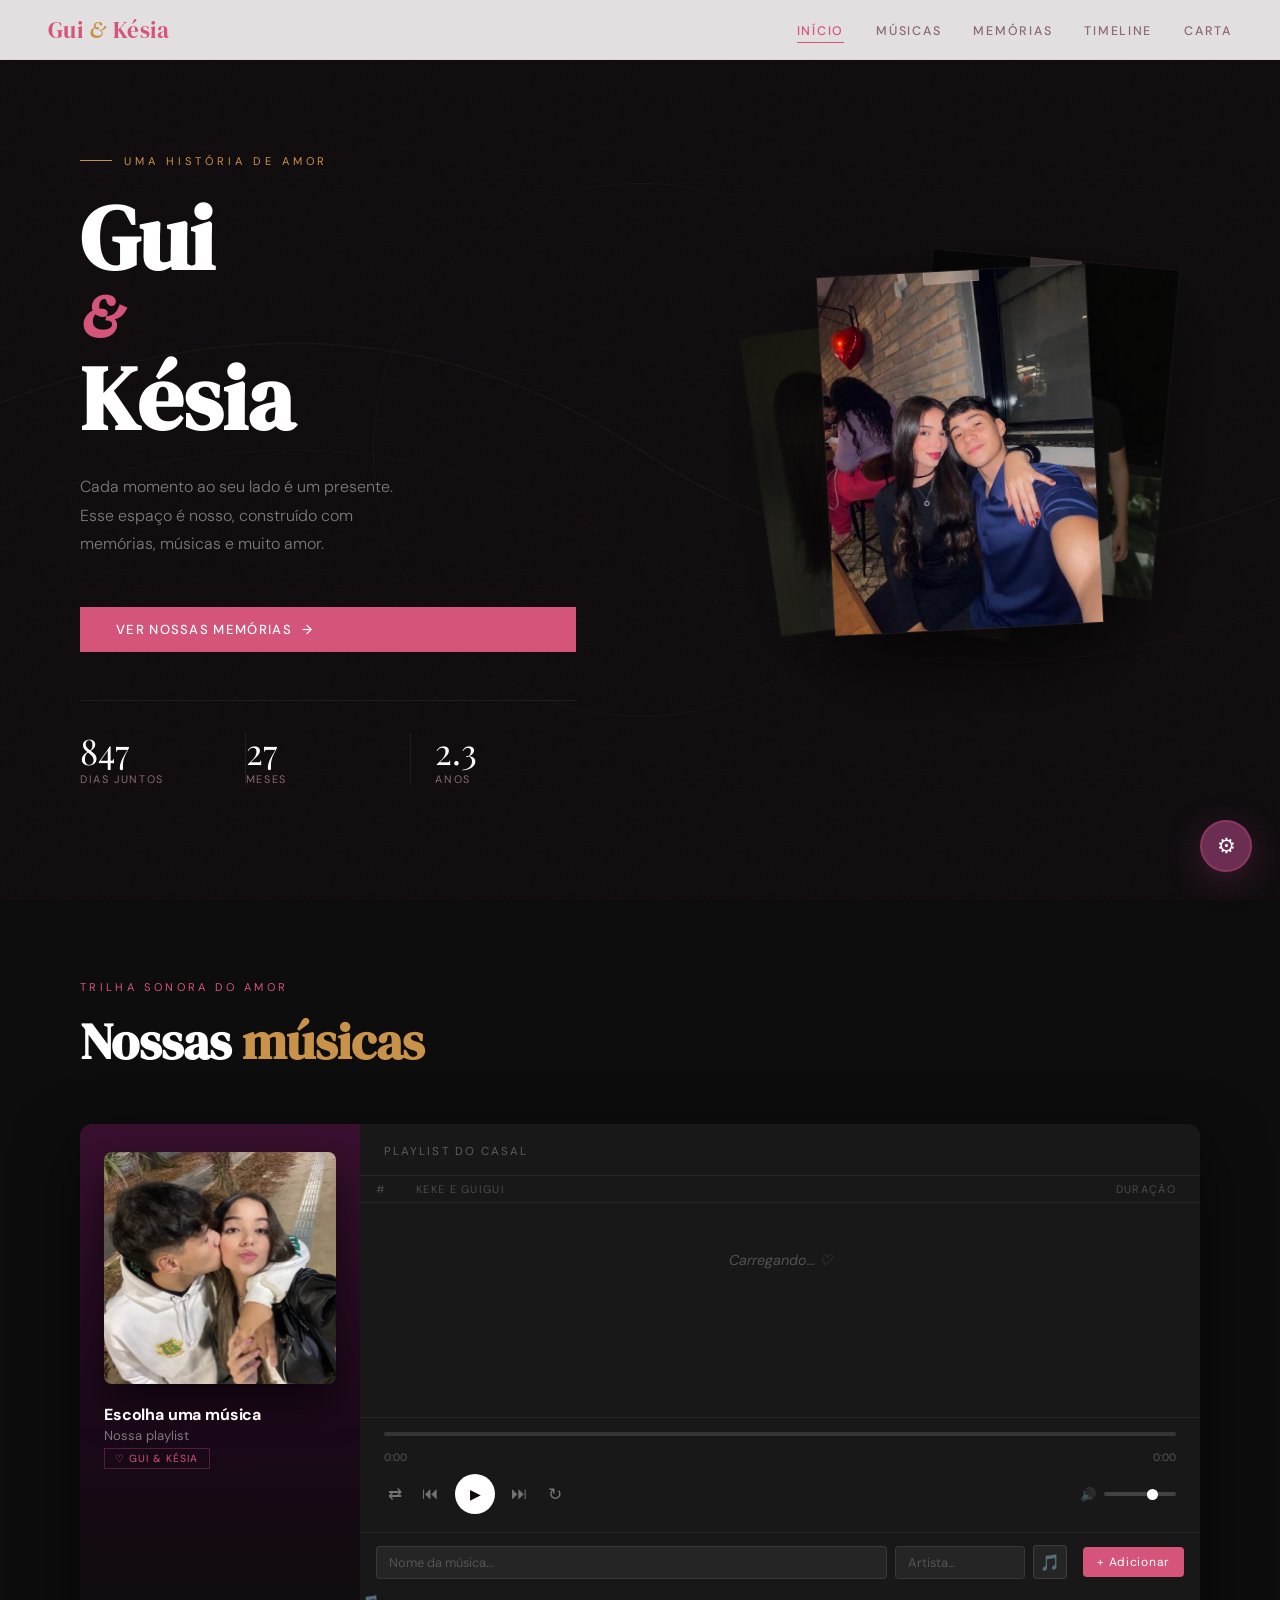
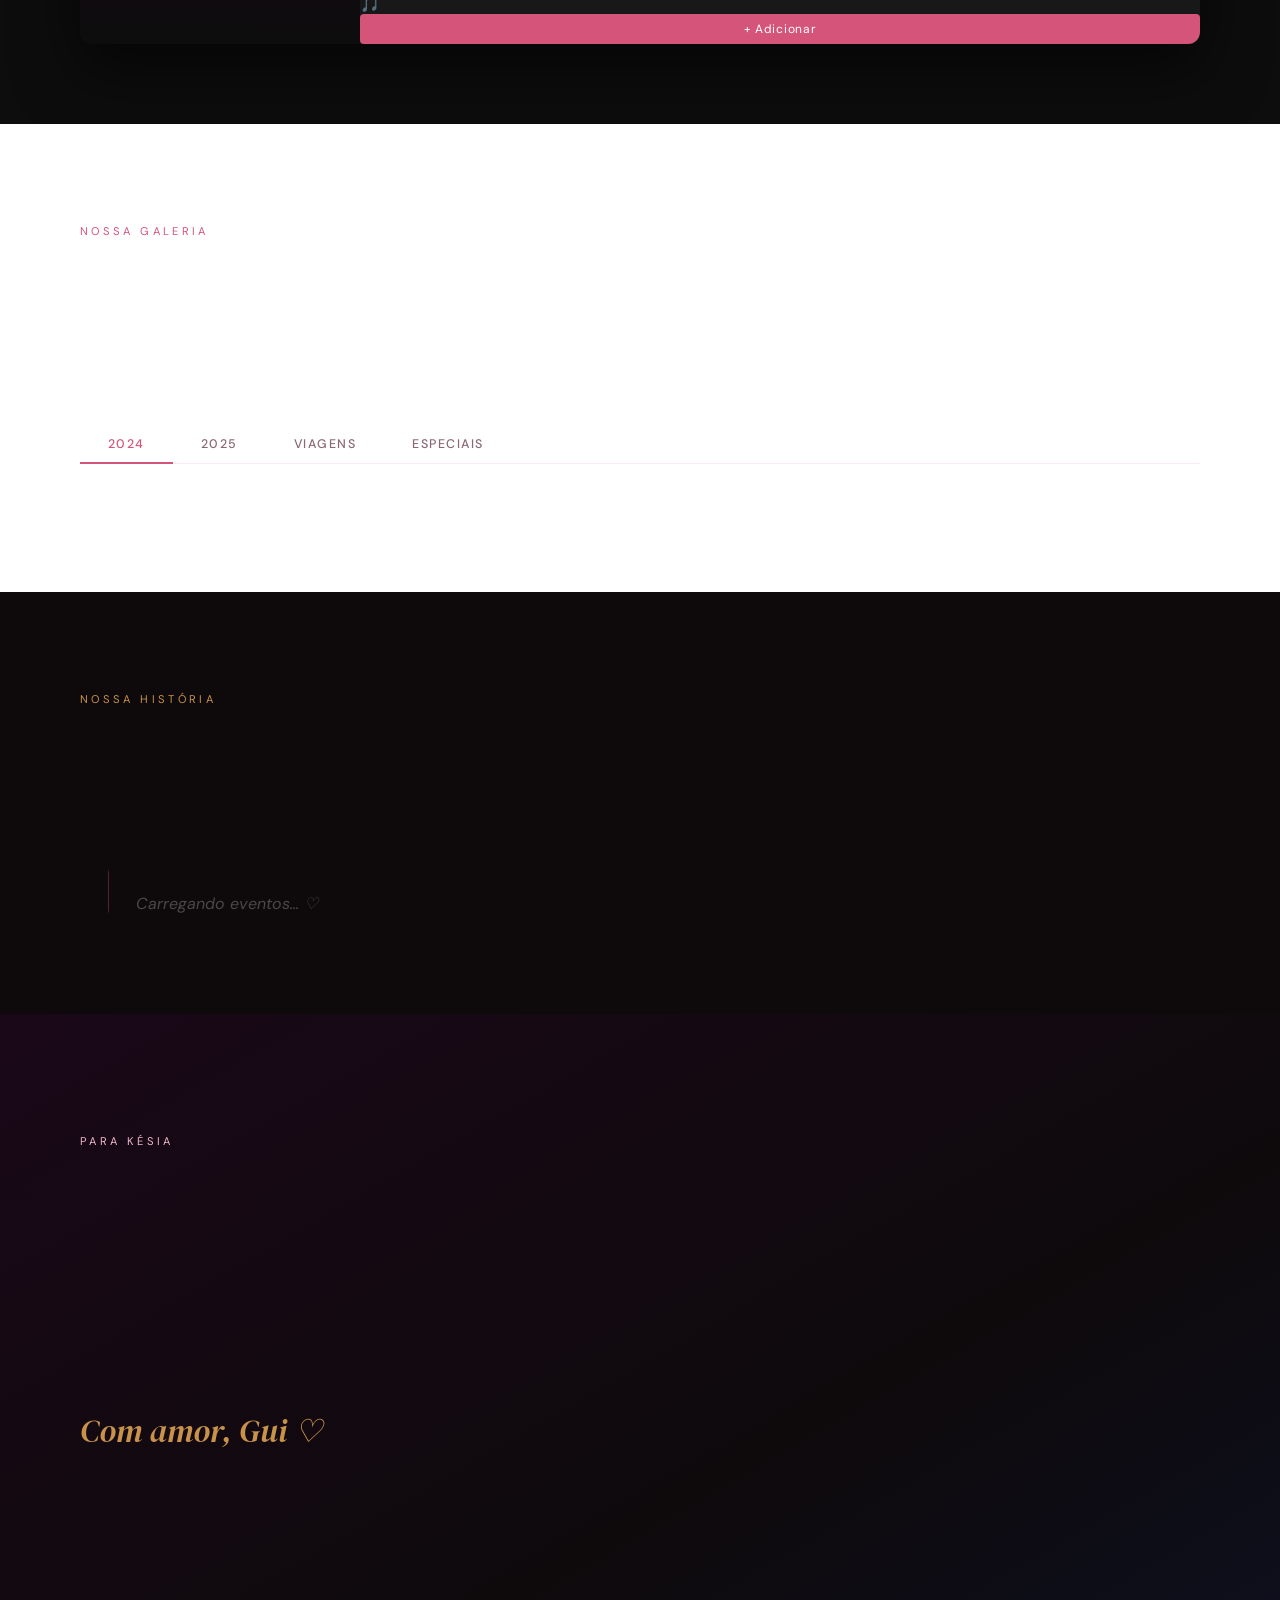
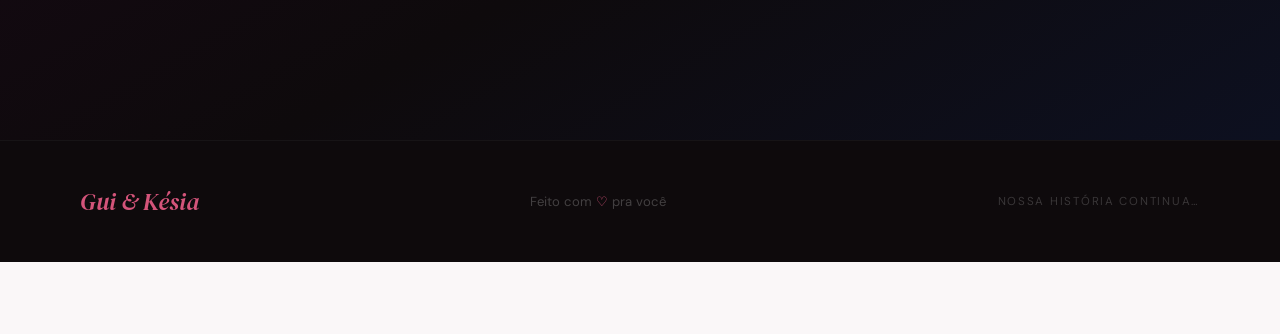
==== commit 1ee7595b: "musica flutuante e ordem de datas" ====
--- a/index.html
+++ b/index.html
@@ -41,7 +41,7 @@
   <div class="hero-left">
     <p class="hero-eyebrow">Uma história de amor</p>
     <h1 class="hero-names">Gui<span class="amp">&</span>Késia</h1>
-    <p class="hero-tagline">Cada momento ao seu lado é um presente. Esse espaço é nosso — construído com memórias, músicas e muito amor.</p>
+    <p class="hero-tagline">Cada momento ao seu lado é um presente. Esse espaço é nosso, construído com memórias, músicas e muito amor.</p>
     <button class="hero-cta" onclick="document.querySelector('#memories').scrollIntoView({behavior:'smooth'})">
       Ver nossas memórias <span>→</span>
     </button>
@@ -110,7 +110,7 @@
       <span class="playlist-count" id="playlist-count"></span>
     </div>
     <div class="tracks-header">
-      <span>#</span><span>Título</span><span></span><span>Duração</span>
+      <span>#</span><span>Keke e Guigui</span><span></span><span>Duração</span>
     </div>
     <div class="tracks-list" id="tracks-list">
       <div class="player-loading">Carregando… <span class="spin-inline">♡</span></div>
--- a/style.css
+++ b/style.css
@@ -377,5 +377,111 @@
   .counter-stat{border-right:none;border-bottom:1px solid rgba(255,255,255,.07);padding:14px 0 !important;}
   .counter-stat:last-child{border-bottom:none;}
 }
-EOF
-echo "Done: $(wc -l < /mnt/user-data/outputs/style.css) linhas"+
+/* ===== FLOATING PLAYER ===== */
+#floating-player{
+  position:fixed;bottom:0;left:0;right:0;z-index:500;
+  background:rgba(18,12,16,.96);backdrop-filter:blur(20px);
+  border-top:1px solid rgba(212,84,122,.2);
+  display:grid;grid-template-columns:280px 1fr 200px;
+  align-items:center;gap:0;
+  height:72px;padding:0 24px;
+  transform:translateY(100%);
+  transition:transform .5s cubic-bezier(.23,1,.32,1);
+}
+#floating-player.active{transform:translateY(0);}/* aparece quando músicas carregam */
+
+/* Left: art + info */
+.fp-left{display:flex;align-items:center;gap:12px;min-width:0;}
+.fp-art{
+  width:44px;height:44px;border-radius:4px;flex-shrink:0;
+  background:linear-gradient(135deg,var(--plum),var(--rose));
+  display:flex;align-items:center;justify-content:center;
+  font-size:1.3rem;
+}
+.fp-info{min-width:0;}
+.fp-name{font-size:.85rem;font-weight:600;color:var(--white);white-space:nowrap;overflow:hidden;text-overflow:ellipsis;}
+.fp-artist{font-size:.72rem;color:rgba(255,255,255,.4);margin-top:1px;}
+
+/* Center: controls + progress */
+.fp-center{display:flex;flex-direction:column;align-items:center;gap:6px;padding:0 24px;}
+.fp-controls{display:flex;align-items:center;gap:16px;}
+.fp-btn{
+  background:none;border:none;color:rgba(255,255,255,.45);
+  cursor:pointer;font-size:1rem;transition:color .2s;padding:4px;
+}
+.fp-btn:hover{color:var(--white);}
+.fp-btn.active{color:var(--rose);}
+.fp-play{
+  width:36px;height:36px;border-radius:50%;
+  background:var(--white);color:var(--ink);
+  font-size:.85rem;display:flex;align-items:center;justify-content:center;
+  cursor:pointer;border:none;transition:all .2s;
+}
+.fp-play:hover{transform:scale(1.08);background:var(--blush);}
+
+.fp-progress-wrap{
+  width:100%;max-width:400px;height:3px;
+  background:rgba(255,255,255,.15);border-radius:2px;cursor:pointer;
+}
+.fp-progress-fill{
+  height:100%;background:var(--white);border-radius:2px;width:0%;
+  transition:width .3s linear;pointer-events:none;
+}
+.fp-progress-wrap:hover .fp-progress-fill{background:var(--rose);}
+.fp-times{display:flex;gap:8px;font-size:.65rem;color:rgba(255,255,255,.3);}
+
+/* Right: volume */
+.fp-right{display:flex;align-items:center;justify-content:flex-end;gap:10px;}
+.fp-vol-icon{font-size:.8rem;color:rgba(255,255,255,.35);}
+.fp-vol{
+  width:80px;height:3px;appearance:none;
+  background:rgba(255,255,255,.2);border-radius:2px;
+  cursor:pointer;outline:none;
+}
+.fp-vol::-webkit-slider-thumb{
+  appearance:none;width:11px;height:11px;
+  border-radius:50%;background:var(--white);cursor:pointer;
+}
+.fp-repeat{font-size:1rem;}
+
+/* Garante que o conteúdo não fique atrás do player */
+body{padding-bottom:72px;}
+
+/* ===== AUTOPLAY BANNER ===== */
+#autoplay-banner{
+  position:fixed;bottom:80px;left:50%;transform:translateX(-50%) translateY(20px);
+  z-index:501;
+  background:rgba(18,12,16,.95);backdrop-filter:blur(16px);
+  border:1px solid rgba(212,84,122,.3);
+  padding:12px 20px;border-radius:40px;
+  display:flex;align-items:center;gap:12px;
+  font-size:.82rem;color:rgba(255,255,255,.7);
+  opacity:0;pointer-events:none;
+  transition:all .4s cubic-bezier(.23,1,.32,1);
+  white-space:nowrap;
+}
+#autoplay-banner.show{
+  opacity:1;pointer-events:all;
+  transform:translateX(-50%) translateY(0);
+}
+#autoplay-banner button{
+  padding:6px 16px;background:var(--rose);border:none;
+  color:var(--white);border-radius:20px;cursor:pointer;
+  font-size:.78rem;font-family:var(--f-body);font-weight:500;
+  transition:background .2s;
+}
+#autoplay-banner button:hover{background:#bc3d62;}
+
+/* Mobile adjustments */
+@media(max-width:768px){
+  #floating-player{
+    grid-template-columns:1fr;
+    height:auto;padding:10px 16px 14px;
+    gap:8px;
+  }
+  .fp-left{display:none;}
+  .fp-right{display:none;}
+  .fp-center{width:100%;padding:0;}
+  body{padding-bottom:90px;}
+}
